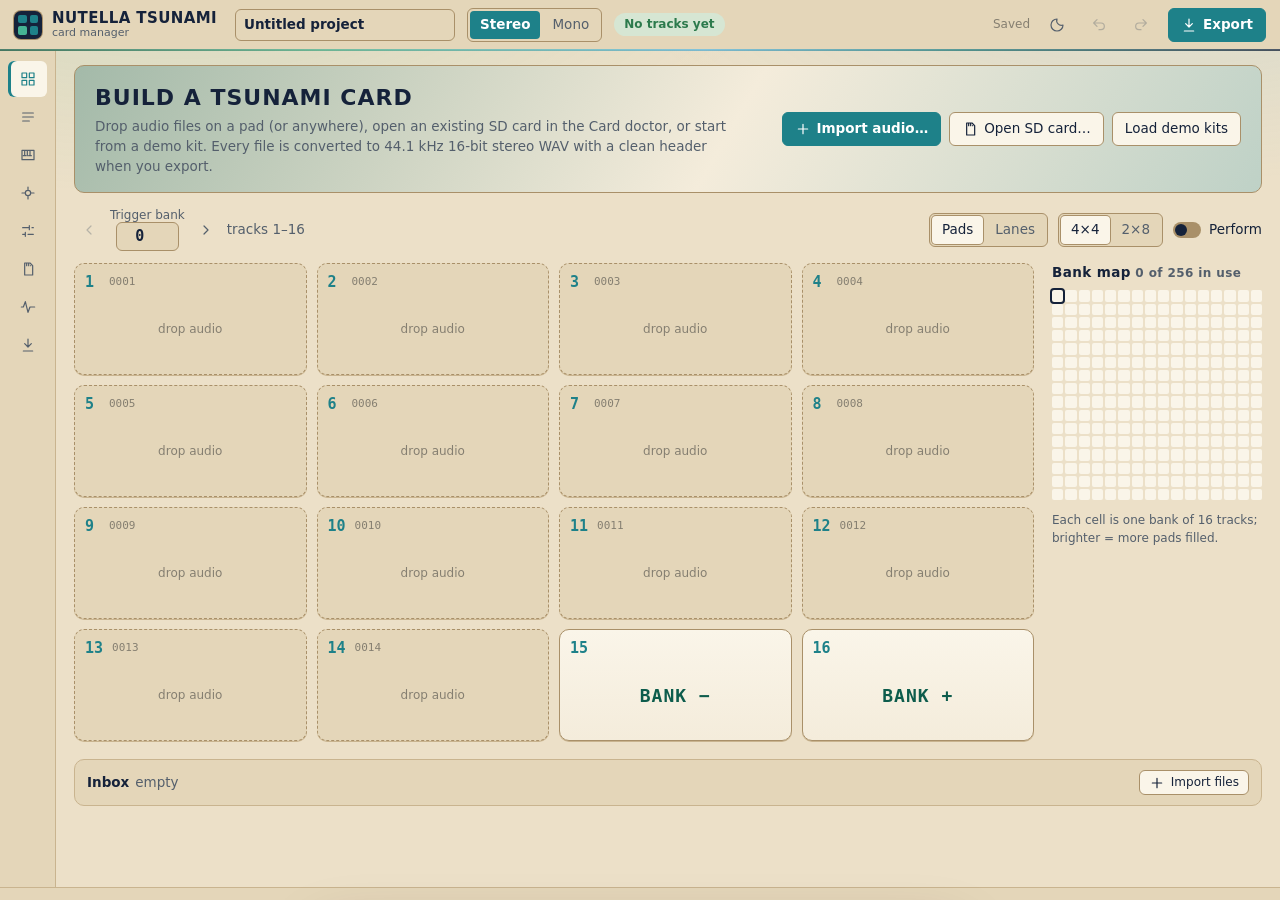
==== app/index.html @ 8c69ea99 "Nutella Tsunami Manager: browser-based SD card manager for Robertsonics Tsunami Prepares, validates " ====
<!doctype html>
<html lang="en">
<head>
  <meta charset="utf-8">
  <meta name="viewport" content="width=device-width, initial-scale=1">
  <title>Nutella Tsunami Manager</title>
  <meta name="description" content="Prepare, validate and write SD cards for the Robertsonics Tsunami and Tesseract Nutella Tsunami.">
  <link rel="icon" href="data:image/svg+xml,%3Csvg xmlns='http://www.w3.org/2000/svg' viewBox='0 0 32 32'%3E%3Crect width='32' height='32' rx='7' fill='%230e2546'/%3E%3Crect x='6' y='6' width='9' height='9' rx='2' fill='%235bbbe8'/%3E%3Crect x='17' y='6' width='9' height='9' rx='2' fill='%231e8189'/%3E%3Crect x='6' y='17' width='9' height='9' rx='2' fill='%2345b394'/%3E%3Crect x='17' y='17' width='9' height='9' rx='2' fill='%230d5c4c'/%3E%3C/svg%3E">
  <script>
    try {
      const t = localStorage.getItem('ntm-theme') || (matchMedia('(prefers-color-scheme: light)').matches ? 'parchment' : 'night');
      document.documentElement.dataset.theme = t;
    } catch { document.documentElement.dataset.theme = 'night'; }
  </script>
  <link rel="stylesheet" href="css/app.css">
</head>
<body>
  <div id="banner" class="banner" hidden></div>
  <header id="header" class="header"></header>
  <div class="body">
    <div id="nav" class="nav"></div>
    <main id="main" class="main"></main>
    <aside id="inspector" class="inspector" aria-label="Track inspector"></aside>
  </div>
  <footer class="status">
    <div id="job" class="job" hidden></div>
  </footer>
  <div id="toasts" class="toasts" aria-live="polite"></div>
  <noscript>This app needs JavaScript.</noscript>
  <script type="module" src="js/main.js"></script>
</body>
</html>
---- app/css/app.css ----
/* Nutella Tsunami Manager — warm "hazelnut" dark theme */

/* Palette from the mood board: Deep Emerald 3435C, Verdigris 367U, Turquoise 3125C,
   Cosmic Teal 327U, Night Blue 289U, Moss Green 361U, Desert Sand. */
:root, :root[data-theme="night"] {
  --emerald: #0d5c4c; --verdigris: #45b394; --turquoise: #5bbbe8; --teal: #1e8189;
  --night: #0e2546; --moss: #5a8a45; --sand: #e2b878; --scarab: #8a6a44;
  --bg: #071428;
  --bg-2: #0b1c36;
  --panel: #0f2443;
  --panel-2: #142d51;
  --line: #1f3b62;
  --line-2: #2b4f7b;
  --text: #e4f0ec;
  --muted: #98b1bd;
  --faint: #627d92;
  --accent: var(--turquoise);
  --accent-ink: #04172b;
  --accent-2: #52d1a8;
  --ok: #6fd39c;
  --warn: var(--sand);
  --bad: #ff7d6e;
  --wave: var(--turquoise);
  --wave-dim: #1d4567;
  --wave-bg: #06111f;
  --ok-bg: #0f3a33; --warn-bg: #3a3220; --bad-bg: #3d1f26; --bad-ink: #ffb9ae;
  --pos-bg: #103a3f; --loop-bg: #0d4438; --out-bg: #18375e; --type-bg: #2a2d55; --type-ink: #b9b5f5;
  --row-line: #16304f; --row-hover: #0f2747; --row-sel: #173d5f; --row-multi: #12304f;
  --code-bg: #05101e; --code-ink: #cfe6e0;
  --key-white: #12294a; --key-black: #081629; --key-has: #134a56; --key-black-has: #0f3b46; --key-has-line: #2a8790;
  --drop-bg: #0f3a44; --hit-bg: #1d5a6a;
  --batch-bg: #0e3240; --batch-line: #1f6070;
  --banner-bg: #2c2a1a; --logo-bg: #0a1d33;
  --scrim: rgba(2, 8, 18, .62); --shadow: rgba(0, 0, 0, .5);
  --sky: radial-gradient(1200px 420px at 12% -10%, rgba(13, 92, 76, .38), transparent 60%),
         radial-gradient(900px 380px at 88% -15%, rgba(30, 129, 137, .30), transparent 60%),
         radial-gradient(700px 300px at 55% 0%, rgba(91, 187, 232, .10), transparent 70%);
  --aurora: linear-gradient(90deg, #0d5c4c, #45b394 25%, #5bbbe8 55%, #1e8189 75%, #0e2546);
  --radius: 10px;
  --radius-s: 6px;
  --mono: ui-monospace, "SF Mono", "JetBrains Mono", Menlo, Consolas, monospace;
  --sans: system-ui, -apple-system, "Segoe UI", Inter, Roboto, sans-serif;
  --display: "Avenir Next Condensed", "Futura", "Arial Narrow", system-ui, sans-serif;
  color-scheme: dark;
}
/* Parchment & ink, like the mood board's sheet. */
:root[data-theme="parchment"] {
  --bg: #ece0c8;
  --bg-2: #e4d6b9;
  --panel: #f4ecdb;
  --panel-2: #faf5e9;
  --line: #c9b48f;
  --line-2: #a99069;
  --text: #15223a;
  --muted: #545f6c;
  --faint: #857f71;
  --accent: var(--teal);
  --accent-ink: #ffffff;
  --accent-2: var(--emerald);
  --ok: #2c7a4c;
  --warn: #9b6a14;
  --bad: #b23c2c;
  --wave: var(--teal);
  --wave-dim: #b9c6bb;
  --wave-bg: #efe5d0;
  --ok-bg: #d6e6d3; --warn-bg: #efdcb2; --bad-bg: #f2d2c8; --bad-ink: #8c2414;
  --pos-bg: #d3e4df; --loop-bg: #cfe5d9; --out-bg: #d6e1ec; --type-bg: #e1dcef; --type-ink: #4b3f8a;
  --row-line: #dccdb0; --row-hover: #efe5d1; --row-sel: #dfe9e2; --row-multi: #e6ece3;
  --code-bg: #fbf7ee; --code-ink: #1b2a3f;
  --key-white: #faf5e9; --key-black: #d9cbac; --key-has: #cfe3dc; --key-black-has: #bcd6cc; --key-has-line: var(--teal);
  --drop-bg: #d3e8e6; --hit-bg: #bfe0e2;
  --batch-bg: #dcebe6; --batch-line: #8fbcb3;
  --banner-bg: #efdcb2; --logo-bg: #15223a;
  --scrim: rgba(40, 30, 15, .35); --shadow: rgba(60, 40, 10, .25);
  --sky: radial-gradient(1000px 380px at 10% -10%, rgba(69, 179, 148, .14), transparent 60%),
         radial-gradient(900px 360px at 90% -10%, rgba(91, 187, 232, .14), transparent 60%);
  color-scheme: light;
}

* { box-sizing: border-box; }
html, body { height: 100%; margin: 0; }
body {
  background: var(--bg);
  color: var(--text);
  font: 13.5px/1.45 var(--sans);
  display: grid;
  grid-template-rows: auto auto 1fr auto;
  overflow: hidden;
}
button, input, select, textarea { font: inherit; color: inherit; }
code, pre, .mono { font-family: var(--mono); }
.muted { color: var(--muted); }
.small { font-size: 12px; }
.warn { color: var(--warn); }
.bad { color: var(--bad); }
.error { color: var(--bad); }
.info { color: var(--muted); }
.spacer { flex: 1; }
.r { text-align: right; }
kbd { font: 11px var(--mono); background: var(--panel-2); border: 1px solid var(--line-2); border-bottom-width: 2px; border-radius: 4px; padding: 0 5px; margin: 0 2px; }
ul.plain { list-style: none; padding: 0; margin: 6px 0; }
ul.plain li { padding: 2px 0; }
ul.scroll { max-height: 200px; overflow: auto; font: 12px var(--mono); background: var(--bg-2); border-radius: var(--radius-s); padding: 6px 10px; }
.icon { width: 16px; height: 16px; fill: none; stroke: currentColor; stroke-width: 1.8; stroke-linecap: round; stroke-linejoin: round; flex: none; }

.banner { grid-row: 1; background: var(--banner-bg); color: var(--warn); padding: 6px 16px; font-size: 12.5px; border-bottom: 1px solid var(--line); }

/* ---------- header ---------- */
.header {
  grid-row: 2;
  position: relative;
  display: flex; align-items: center; gap: 12px;
  padding: 8px 14px; background: var(--bg-2); border-bottom: 1px solid var(--line);
  min-width: 0;
}
.brand { display: flex; align-items: center; gap: 10px; margin-right: 6px; }
.logo { width: 28px; height: 28px; display: grid; grid-template-columns: 1fr 1fr; gap: 3px; padding: 4px; background: var(--logo-bg); border-radius: 7px; box-shadow: 0 0 0 1px var(--line-2); }
.logo span { border-radius: 2px; background: var(--emerald); }
.logo span:nth-child(2) { background: var(--teal); }
.logo span:nth-child(3) { background: var(--verdigris); }
.logo span:nth-child(1), .logo span:nth-child(4) { background: var(--accent); }
.brand-name { font-weight: 700; letter-spacing: .2px; line-height: 1.1; }
.brand-sub { font-size: 11px; color: var(--muted); line-height: 1.1; }
.proj-name { background: transparent; border: 1px solid transparent; border-radius: var(--radius-s); padding: 5px 8px; font-weight: 600; min-width: 80px; width: 220px; }
.proj-name:hover { border-color: var(--line); }
.proj-name:focus { border-color: var(--accent); outline: none; background: var(--panel); }
.chip-info { font-size: 12px; color: var(--muted); white-space: nowrap; }
.chip-issues { border: 0; border-radius: 99px; padding: 3px 10px; font-size: 12px; font-weight: 600; cursor: pointer; white-space: nowrap; }
.chip-issues.ok { background: var(--ok-bg); color: var(--ok); }
.chip-issues.warn { background: var(--warn-bg); color: var(--warn); }
.chip-issues.bad { background: var(--bad-bg); color: var(--bad); }
.save-state { font-size: 12px; color: var(--faint); }
.save-state.error { color: var(--bad); }

/* ---------- layout ---------- */
.body { grid-row: 3; display: grid; grid-template-columns: 172px 1fr 0; min-height: 0; }
body.has-selection .body { grid-template-columns: 172px 1fr minmax(340px, 400px); }
.nav { border-right: 1px solid var(--line); background: var(--bg-2); padding: 10px 8px; overflow: auto; }
.nav nav { display: flex; flex-direction: column; gap: 2px; }
.nav-item {
  display: flex; align-items: center; gap: 10px; width: 100%;
  border: 0; background: transparent; color: var(--muted); text-align: left;
  padding: 8px 10px; border-radius: var(--radius-s); cursor: pointer;
}
.nav-item:hover { background: var(--panel); color: var(--text); }
.nav-item.on { background: var(--panel-2); color: var(--text); box-shadow: inset 3px 0 0 var(--accent); }
.nav-item.on .icon { color: var(--accent); }
.nav-label { flex: 1; }
.nav-count { font-size: 11px; background: var(--line); color: var(--text); padding: 0 6px; border-radius: 99px; }
.nav-count.bad { background: var(--bad); color: var(--accent-ink); }
.main { overflow: auto; min-width: 0; }
.inspector { overflow: auto; border-left: 1px solid var(--line); background: var(--bg-2); min-width: 0; }
body:not(.has-selection) .inspector { display: none; }

.status { grid-row: 4; display: flex; align-items: center; gap: 12px; padding: 0 14px; background: var(--bg-2); border-top: 1px solid var(--line); min-height: 6px; }
.job { display: flex; align-items: center; gap: 10px; padding: 6px 0; width: 100%; font-size: 12px; }
.job .bar { flex: 0 0 240px; height: 6px; background: var(--line); border-radius: 99px; overflow: hidden; }
.job .bar > div { height: 100%; background: var(--accent); transition: width .15s; }
.job-sub { color: var(--muted); overflow: hidden; text-overflow: ellipsis; white-space: nowrap; flex: 1; }

/* ---------- controls ---------- */
.btn {
  display: inline-flex; align-items: center; gap: 6px;
  background: var(--panel-2); border: 1px solid var(--line-2); color: var(--text);
  padding: 6px 12px; border-radius: var(--radius-s); cursor: pointer; white-space: nowrap;
}
.btn:hover:not(:disabled) { border-color: var(--muted); }
.btn:disabled { opacity: .45; cursor: default; }
.btn.primary { background: var(--accent); border-color: var(--accent); color: var(--accent-ink); font-weight: 600; }
.btn.primary:hover:not(:disabled) { filter: brightness(1.08); }
.btn.danger { color: var(--bad); }
.btn.danger:hover:not(:disabled) { border-color: var(--bad); }
.btn.tiny { padding: 3px 9px; font-size: 12px; }
.btn.big { padding: 10px 18px; font-size: 14px; }
select.tiny { padding: 3px 6px; font-size: 12px; }
.icon-btn { display: inline-grid; place-items: center; width: 30px; height: 30px; border-radius: var(--radius-s); border: 1px solid transparent; background: transparent; color: var(--muted); cursor: pointer; }
.icon-btn:hover:not(:disabled) { background: var(--panel-2); color: var(--text); }
.icon-btn:disabled { opacity: .35; cursor: default; }
.linkish { background: none; border: 0; color: var(--accent); cursor: pointer; padding: 0 4px; font-size: 12px; }
.linkish:hover { text-decoration: underline; }

input[type=text], input:not([type]), input[type=number], input[type=search], select, textarea {
  background: var(--bg-2); border: 1px solid var(--line-2); border-radius: var(--radius-s); padding: 5px 8px; min-width: 0;
}
input:focus, select:focus, textarea:focus { outline: none; border-color: var(--accent); }
input.num { width: 6em; font-family: var(--mono); }
textarea { width: 100%; resize: vertical; }
:focus-visible { outline: 2px solid var(--accent); outline-offset: 1px; }

.field { display: flex; flex-direction: column; gap: 4px; min-width: 0; }
.field-label { font-size: 11.5px; color: var(--muted); text-transform: uppercase; letter-spacing: .4px; }
.field-hint { font-size: 11.5px; color: var(--faint); }
.row { display: flex; gap: 10px; align-items: flex-end; flex-wrap: wrap; }
.row.tight { gap: 6px; align-items: center; }
.row.wrap { flex-wrap: wrap; }
.toggles { display: flex; flex-wrap: wrap; gap: 6px 16px; }
.toggles.col { flex-direction: column; }

.toggle { display: inline-flex; align-items: center; gap: 8px; cursor: pointer; user-select: none; }
.toggle input { position: absolute; opacity: 0; pointer-events: none; }
.toggle .knob { width: 28px; height: 16px; border-radius: 99px; background: var(--line-2); position: relative; transition: background .15s; flex: none; }
.toggle .knob::after { content: ""; position: absolute; top: 2px; left: 2px; width: 12px; height: 12px; border-radius: 50%; background: var(--text); transition: transform .15s; }
.toggle input:checked + .knob { background: var(--accent); }
.toggle input:checked + .knob::after { transform: translateX(12px); background: var(--accent-ink); }
.toggle input:focus-visible + .knob { outline: 2px solid var(--accent); outline-offset: 2px; }
.toggle.disabled { opacity: .45; cursor: default; }

.seg { display: inline-flex; background: var(--bg-2); border: 1px solid var(--line-2); border-radius: var(--radius-s); padding: 2px; gap: 2px; }
.seg button { background: transparent; border: 0; padding: 4px 10px; border-radius: 4px; color: var(--muted); cursor: pointer; white-space: nowrap; }
.seg button:hover { color: var(--text); }
.seg button.on { background: var(--panel-2); color: var(--text); box-shadow: 0 0 0 1px var(--line-2); }
.seg.disabled { opacity: .45; pointer-events: none; }
.mode-seg button.on { background: var(--accent); color: var(--accent-ink); font-weight: 600; box-shadow: none; }

.slider { display: flex; align-items: center; gap: 10px; }
.slider input { flex: 1; accent-color: var(--accent); min-width: 80px; }
.slider output { font: 12px var(--mono); min-width: 64px; text-align: right; color: var(--muted); }

.badge { display: inline-block; font: 600 10px/1.6 var(--mono); padding: 0 5px; border-radius: 4px; background: var(--line); color: var(--text); letter-spacing: .3px; white-space: nowrap; }
.badge.pos { background: var(--pos-bg); color: var(--accent-2); }
.badge.loop { background: var(--loop-bg); color: var(--accent-2); }
.badge.out { background: var(--out-bg); color: var(--accent); }
.badge.type { background: var(--type-bg); color: var(--type-ink); }
.badge.warn { background: var(--warn-bg); color: var(--warn); }
.badge.muted { background: transparent; color: var(--faint); border: 1px solid var(--line); }

.sev-dot { display: inline-grid; place-items: center; }
.sev-dot .icon { width: 14px; height: 14px; }
.sev-dot.error { color: var(--bad); }
.sev-dot.warn { color: var(--warn); }
.sev-dot.info { color: var(--muted); }
.sev-dot.ok { color: var(--ok); font-weight: 700; }

/* ---------- views ---------- */
.view { padding: 14px 18px 40px; min-width: 0; }
.toolbar { display: flex; align-items: center; gap: 10px; flex-wrap: wrap; margin-bottom: 12px; }
.bank-nav { display: flex; align-items: center; gap: 6px; }
.bank-label { display: flex; flex-direction: column; align-items: center; line-height: 1.1; }
.bank-input { width: 4.2em !important; text-align: center; font-size: 15px; font-weight: 700; padding: 2px 4px; }
.empty-state { color: var(--muted); padding: 20px; }
.empty-state h3 { color: var(--text); margin: 0 0 8px; }
.empty-state.big { max-width: 560px; margin: 60px auto; text-align: center; }
.empty-state.big .btn { margin-top: 12px; }
.side-title { font-weight: 600; margin-bottom: 8px; }

/* pads */
.pads-main { display: grid; grid-template-columns: 1fr 210px; gap: 18px; align-items: start; }
.pad-grid { display: grid; gap: 10px; }
.pad-grid.l4x4 { grid-template-columns: repeat(4, minmax(0, 1fr)); }
.pad-grid.l2x8 { grid-template-columns: repeat(8, minmax(0, 1fr)); }
.pad {
  position: relative; min-height: 112px; padding: 9px 10px; border-radius: var(--radius);
  background: linear-gradient(180deg, var(--panel-2), var(--panel));
  border: 1px solid var(--line); cursor: pointer; user-select: none;
  display: flex; flex-direction: column; gap: 4px; overflow: hidden;
  transition: border-color .1s, box-shadow .1s, transform .05s;
}
.pad-grid.l2x8 .pad { min-height: 104px; padding: 8px; }
.pad:hover { border-color: var(--line-2); }
.pad.selected { border-color: var(--accent); box-shadow: 0 0 0 1px var(--accent) inset; }
.pad.empty { background: var(--bg-2); border-style: dashed; }
.pad.func { background: repeating-linear-gradient(135deg, var(--panel), var(--panel) 8px, var(--bg-2) 8px, var(--bg-2) 16px); }
.pad.drop { border-color: var(--accent-2); box-shadow: 0 0 0 2px var(--accent-2) inset; }
.pad.active { border-color: var(--accent); box-shadow: 0 0 18px -4px var(--accent), 0 0 0 1px var(--accent) inset; }
.pad.flash-hit { animation: hit .16s ease-out; }
.pad.flash-empty { animation: nope .25s; }
.pad.flash-busy { animation: nope .25s; }
@keyframes hit { from { transform: scale(.97); background: var(--hit-bg); } to { transform: none; } }
@keyframes nope { 0%, 100% { transform: none; } 30% { transform: translateX(-3px); } 60% { transform: translateX(3px); } }
.pad.sev-error { border-color: var(--bad); }
.pad-top { display: flex; align-items: center; gap: 6px; }
.pad-trig { font: 700 15px var(--mono); color: var(--accent); min-width: 18px; }
.pad-trig small { font-size: 10px; color: var(--faint); margin-left: 3px; }
.pad-tnum { font: 11px var(--mono); color: var(--faint); }
.pad-badges { margin-left: auto; display: flex; gap: 3px; flex-wrap: wrap; justify-content: flex-end; }
.pad-name { font-weight: 600; font-size: 13px; line-height: 1.25; overflow: hidden; display: -webkit-box; -webkit-line-clamp: 2; -webkit-box-orient: vertical; word-break: break-word; }
.pad .thumb { width: 100% !important; margin-top: auto; opacity: .9; }
.pad-foot { display: flex; align-items: center; justify-content: space-between; font: 11px var(--mono); color: var(--muted); }
.pad-empty { margin: auto; color: var(--faint); font-size: 12px; }
.pad-func { margin: auto 0; text-align: center; }
.pad-func-name { font: 700 18px var(--mono); color: var(--accent-2); letter-spacing: 1px; }
.pad-func-range { font: 12px var(--mono); color: var(--muted); }
.pad-func-range span { color: var(--faint); }
.perf-info { display: flex; gap: 16px; font: 12px var(--mono); margin: -4px 0 10px; color: var(--accent-2); flex-wrap: wrap; }

.bank-side { position: sticky; top: 0; }
.bankmap { display: grid; grid-template-columns: repeat(16, 1fr); gap: 2px; margin-bottom: 8px; }
.bm { aspect-ratio: 1; border: 0; padding: 0; border-radius: 2px; background: var(--panel-2); cursor: pointer; }
.bm.used { background: color-mix(in srgb, var(--accent-2) calc(var(--fill) * 100%), var(--panel-2)); }
.bm.on { outline: 2px solid var(--text); outline-offset: 0; z-index: 1; }
.bm:hover { outline: 1px solid var(--muted); }

.inbox-strip { margin-top: 18px; border: 1px solid var(--line); border-radius: var(--radius); padding: 10px 12px; background: var(--bg-2); }
.inbox-head { display: flex; align-items: center; gap: 6px; }
.inbox-head .btn { margin-left: auto; }
.chips { display: flex; flex-wrap: wrap; gap: 6px; margin-top: 8px; max-height: 120px; overflow: auto; }
.chip { border: 1px solid var(--line-2); background: var(--panel); padding: 3px 9px; border-radius: 99px; font-size: 12px; cursor: grab; }
.chip.on { border-color: var(--accent); }

.lanes-wrap { overflow: auto; }
table.lanes { border-collapse: separate; border-spacing: 2px; font-size: 12px; }
table.lanes th { font: 600 11px var(--mono); color: var(--muted); padding: 2px 4px; position: sticky; top: 0; background: var(--bg); }
table.lanes th.on button { color: var(--text); text-decoration: underline; }
table.lanes tbody th { left: 0; z-index: 1; color: var(--accent); }
table.lanes td { background: var(--bg-2); border-radius: 4px; padding: 4px 6px; min-width: 92px; max-width: 120px; white-space: nowrap; overflow: hidden; text-overflow: ellipsis; cursor: pointer; }
table.lanes td.has { background: var(--panel-2); }
table.lanes td.on { box-shadow: 0 0 0 1px var(--accent) inset; }
table.lanes td.dim { opacity: .45; }
table.lanes td.drop { box-shadow: 0 0 0 2px var(--accent-2) inset; }
table.lanes td .muted { font: 10px var(--mono); color: var(--faint); }

/* tracks table */
.search { width: 280px; }
.batch { display: flex; align-items: center; gap: 6px; flex-wrap: wrap; padding: 8px 10px; background: var(--batch-bg); border: 1px solid var(--batch-line); border-radius: var(--radius-s); margin-bottom: 10px; }
.batch strong { margin-right: 6px; color: var(--accent); }
.table-wrap { overflow: auto; border: 1px solid var(--line); border-radius: var(--radius); }
table.grid { border-collapse: collapse; width: 100%; font-size: 12.5px; }
table.grid th { position: sticky; top: 0; background: var(--panel); text-align: left; font-weight: 600; color: var(--muted); font-size: 11.5px; padding: 7px 8px; border-bottom: 1px solid var(--line); z-index: 1; white-space: nowrap; }
table.grid td { padding: 4px 8px; border-bottom: 1px solid var(--row-line); vertical-align: middle; }
table.grid tbody tr:hover { background: var(--row-hover); }
table.grid tr.sel { background: var(--row-sel) !important; }
table.grid tr.multi { background: var(--row-multi); }
table.grid tr.inbox td { color: var(--muted); }
.c-check { width: 28px; }
.c-num { width: 56px; }
.c-name { min-width: 180px; }
.c-src { max-width: 220px; overflow: hidden; text-overflow: ellipsis; white-space: nowrap; }
.cell-input { width: 100%; background: transparent !important; border-color: transparent !important; padding: 3px 4px !important; }
.cell-input:hover { border-color: var(--line-2) !important; }
.cell-input:focus { border-color: var(--accent) !important; background: var(--bg) !important; }
.foot-hint { margin-top: 8px; }
td.bad { color: var(--bad); }

/* midi */
.midi-banks { display: flex; flex-wrap: wrap; gap: 2px; max-width: 520px; }
.mb { width: 24px; height: 22px; border: 0; border-radius: 3px; background: var(--panel); color: var(--faint); font: 10px var(--mono); cursor: pointer; }
.mb.used { background: var(--key-has); color: var(--text); }
.mb.on { outline: 2px solid var(--accent); }
.mgrid { display: flex; flex-direction: column; gap: 3px; margin-top: 10px; }
.mrow { display: grid; grid-template-columns: 44px repeat(12, minmax(0, 1fr)); gap: 3px; }
.moct { font: 11px var(--mono); color: var(--faint); align-self: center; }
.mcell { background: var(--key-white); border: 1px solid var(--line); border-radius: 5px; padding: 3px 5px; min-height: 46px; cursor: pointer; overflow: hidden; position: relative; }
.mcell.black { background: var(--key-black); }
.mcell.has { border-color: var(--key-has-line); background: var(--key-has); }
.mcell.black.has { background: var(--key-black-has); }
.mcell.on { border-color: var(--accent); box-shadow: 0 0 0 1px var(--accent) inset; }
.mcell.void { opacity: .2; pointer-events: none; }
.mcell.drop { box-shadow: 0 0 0 2px var(--accent-2) inset; }
.mnote { font: 600 10.5px var(--mono); color: var(--muted); display: flex; justify-content: space-between; }
.mnote span { color: var(--faint); font-weight: 400; }
.mname { font-size: 11.5px; white-space: nowrap; overflow: hidden; text-overflow: ellipsis; }
.mnum { font: 10px var(--mono); color: var(--faint); }
.mflags { position: absolute; right: 3px; bottom: 2px; }

/* triggers */
.triggers-main { display: grid; grid-template-columns: 1fr 330px; gap: 18px; align-items: start; }
.tcards { display: grid; grid-template-columns: repeat(auto-fill, minmax(310px, 1fr)); gap: 12px; }
.tcard { background: var(--panel); border: 1px solid var(--line); border-radius: var(--radius); padding: 12px; display: flex; flex-direction: column; gap: 8px; }
.tcard.default { background: var(--bg-2); }
.tcard.focus { border-color: var(--accent); box-shadow: 0 0 0 2px var(--accent); }
.tcard-head { display: flex; align-items: center; gap: 8px; }
.tcard-head select { flex: 1; font-weight: 600; }
.tnum { font: 700 18px var(--mono); color: var(--accent); width: 28px; text-align: center; }
.tcard-help { margin: 0; font-size: 12px; color: var(--muted); min-height: 2.6em; }
.tcard-body { display: flex; flex-direction: column; gap: 10px; }
.tcard-foot { display: flex; align-items: center; gap: 6px; border-top: 1px solid var(--line); padding-top: 8px; margin-top: auto; }
.tcard-foot code { font-size: 11px; white-space: nowrap; overflow: hidden; text-overflow: ellipsis; }
details.adv summary { cursor: pointer; color: var(--muted); font-size: 12px; }
details.adv[open] summary { margin-bottom: 6px; }
.ini-side { position: sticky; top: 0; display: flex; flex-direction: column; gap: 8px; }
pre.ini { background: var(--code-bg); border: 1px solid var(--line); border-radius: var(--radius-s); padding: 10px; margin: 0; font-size: 11.5px; line-height: 1.5; max-height: 60vh; overflow: auto; white-space: pre; color: var(--code-ink); }
.copy-grid { display: grid; grid-template-columns: repeat(4, 1fr); gap: 8px; }

/* panels (settings/export/live) */
.panels { display: grid; grid-template-columns: repeat(auto-fill, minmax(360px, 1fr)); gap: 14px; align-items: start; }
.panels.two { grid-template-columns: repeat(auto-fill, minmax(420px, 1fr)); }
.panel { background: var(--panel); border: 1px solid var(--line); border-radius: var(--radius); padding: 14px 16px; display: flex; flex-direction: column; gap: 12px; }
.panel h3 { margin: 0; font-size: 15px; }
.panel > p.muted { margin: -6px 0 0; }
.panel ol { margin: 4px 0; padding-left: 20px; }
.outs { display: grid; grid-template-columns: 1fr 1fr; gap: 8px 16px; }
.examples { display: flex; flex-direction: column; gap: 4px; }
.examples code, code.filename { background: var(--code-bg); padding: 4px 8px; border-radius: 4px; font-size: 12px; word-break: break-all; }

.export-grid { display: grid; grid-template-columns: 1.2fr 1fr; gap: 14px; align-items: start; }
.card-summary { display: grid; grid-template-columns: repeat(auto-fill, minmax(120px, 1fr)); gap: 8px; }
.sum-tile { background: var(--bg-2); border: 1px solid var(--line); border-radius: var(--radius-s); padding: 8px 10px; }
.sum-v { font: 700 20px var(--mono); }
.sum-l { font-size: 11.5px; color: var(--muted); }
.sum-tile.ok .sum-v { color: var(--ok); }
.sum-tile.warn .sum-v { color: var(--warn); }
.sum-tile.bad .sum-v { color: var(--bad); }
.verdict { padding: 10px 12px; border-radius: var(--radius-s); font-weight: 600; }
.verdict.ok { background: var(--ok-bg); color: var(--ok); }
.verdict.bad { background: var(--bad-bg); color: var(--bad-ink); }
ul.issues { list-style: none; margin: 0; padding: 0; max-height: 50vh; overflow: auto; }
ul.issues li { display: flex; gap: 8px; align-items: flex-start; padding: 5px 0; border-bottom: 1px solid var(--row-line); font-size: 12.5px; color: var(--text); }
ul.issues li .sev-dot { margin-top: 2px; }
ul.issues li button { margin-left: auto; }
.export-actions { display: flex; gap: 10px; flex-wrap: wrap; align-items: center; }
.log { background: var(--code-bg); border: 1px solid var(--line); border-radius: var(--radius-s); padding: 8px 10px; font: 11.5px/1.55 var(--mono); max-height: 260px; overflow: auto; color: var(--code-ink); }

.card-view .card-summary { margin-bottom: 12px; }
.card-notes { margin: 10px 0; }
.card-notes summary { cursor: pointer; }
tr.sev-error td:first-child { box-shadow: inset 3px 0 0 var(--bad); }
tr.sev-warn td:first-child { box-shadow: inset 3px 0 0 var(--warn); }
.chunk { display: inline-block; background: var(--panel-2); border-radius: 3px; padding: 0 4px; margin-right: 3px; }
.chunk.bad { background: var(--bad-bg); color: var(--bad-ink); }

/* ---------- inspector ---------- */
.insp { padding: 12px 14px 40px; display: flex; flex-direction: column; gap: 10px; }
.insp.empty { padding: 20px; }
.insp-head { display: flex; align-items: flex-end; gap: 8px; }
.insp-num { display: flex; flex-direction: column; gap: 2px; }
.insp-num input { font-size: 15px; font-weight: 700; }
.insp-name { flex: 1; font-size: 15px; font-weight: 600; }
.insp-pos { display: flex; gap: 6px; flex-wrap: wrap; }
.wave-host { min-height: 150px; }
.wave-loading { height: 150px; display: grid; place-items: center; background: var(--wave-bg); border-radius: var(--radius-s); color: var(--muted); }
.wave-edit { position: relative; }
.wave-edit canvas { width: 100%; height: 150px; display: block; border-radius: var(--radius-s); background: var(--wave-bg); touch-action: none; }
.wave-tip { position: absolute; top: -22px; transform: translateX(-50%); font: 11px var(--mono); background: var(--text); color: var(--bg); padding: 1px 6px; border-radius: 4px; opacity: 0; pointer-events: none; white-space: nowrap; }
.wave-tip.on { opacity: 1; }
.transport { display: flex; gap: 10px; align-items: center; flex-wrap: wrap; }
.stats { display: grid; gap: 4px; background: var(--panel); border: 1px solid var(--line); border-radius: var(--radius-s); padding: 8px 10px; }
.stat { display: grid; grid-template-columns: 76px 1fr; font-size: 12px; column-gap: 8px; }
.stat-l { color: var(--muted); }
.stat-v { font-family: var(--mono); font-size: 11.5px; }
.stat-s { grid-column: 2; color: var(--faint); font-size: 11px; overflow: hidden; text-overflow: ellipsis; white-space: nowrap; }
.stat.bad .stat-s, .stat.bad .stat-v { color: var(--bad); }
details.sect { border-top: 1px solid var(--line); padding-top: 8px; }
details.sect summary { cursor: pointer; font-weight: 600; font-size: 12.5px; list-style: none; display: flex; align-items: center; gap: 6px; }
details.sect summary::before { content: "▸"; color: var(--muted); transition: transform .1s; }
details.sect[open] summary::before { transform: rotate(90deg); }
.sect-body { display: flex; flex-direction: column; gap: 10px; padding-top: 10px; }
.insp-actions { display: flex; flex-wrap: wrap; gap: 6px; border-top: 1px solid var(--line); padding-top: 12px; }

/* ---------- modal / toast / drop ---------- */
.modal-back { position: fixed; inset: 0; background: var(--scrim); display: grid; place-items: center; z-index: 100; padding: 16px; }
.modal { background: var(--panel); border: 1px solid var(--line-2); border-radius: 12px; width: min(480px, 100%); max-height: 90vh; overflow: auto; padding: 18px 20px; box-shadow: 0 20px 60px var(--shadow); }
.modal.wide { width: min(680px, 100%); }
.modal h2 { margin: 0 0 10px; font-size: 16px; }
.modal-body { display: flex; flex-direction: column; gap: 12px; }
.modal-body p { margin: 0; }
.modal-actions { display: flex; justify-content: flex-end; gap: 8px; margin-top: 18px; flex-wrap: wrap; }

.toasts { position: fixed; right: 16px; bottom: 40px; display: flex; flex-direction: column; gap: 8px; z-index: 200; max-width: 420px; }
.toast { background: var(--panel-2); border: 1px solid var(--line-2); border-left: 3px solid var(--muted); padding: 9px 12px; border-radius: var(--radius-s); box-shadow: 0 8px 24px var(--shadow); transition: opacity .3s, transform .3s; }
.toast.ok { border-left-color: var(--ok); }
.toast.warn { border-left-color: var(--warn); }
.toast.error { border-left-color: var(--bad); }
.toast.out { opacity: 0; transform: translateY(6px); }

.dropbar { position: fixed; left: 50%; bottom: 24px; transform: translate(-50%, 140%); display: flex; gap: 10px; align-items: stretch; background: var(--panel); border: 1px solid var(--accent); border-radius: 14px; padding: 10px; box-shadow: 0 20px 60px var(--shadow); z-index: 150; transition: transform .15s; pointer-events: none; }
body.dragging .dropbar { transform: translate(-50%, 0); pointer-events: auto; }
.dz { display: flex; flex-direction: column; padding: 12px 18px; border: 1px dashed var(--line-2); border-radius: 10px; min-width: 150px; }
.dz span { font-size: 11.5px; color: var(--muted); }
.dz.on { border-color: var(--accent); background: var(--drop-bg); }
.dz-hint { align-self: center; font-size: 11.5px; color: var(--muted); max-width: 120px; }

/* ---------- responsive ---------- */
@media (max-width: 1280px) {
  body.has-selection .body { grid-template-columns: 56px 1fr minmax(320px, 380px); }
  .nav-label, .nav-count { display: none; }
  .nav-item { justify-content: center; padding: 10px 0; }
  .body { grid-template-columns: 56px 1fr 0; }
  .chip-info { display: none; }
}
@media (max-width: 1000px) {
  .pads-main, .triggers-main, .export-grid { grid-template-columns: 1fr; }
  .bank-side, .ini-side { position: static; }
  .bankmap { max-width: 420px; }
  .pad-grid.l2x8 { grid-template-columns: repeat(4, minmax(0, 1fr)); }
  body.has-selection .body { grid-template-columns: 56px 1fr; }
  body.has-selection .inspector { position: fixed; right: 0; top: 0; bottom: 0; width: min(400px, 92vw); z-index: 50; box-shadow: -20px 0 40px var(--shadow); }
  .brand-sub, .proj-name { display: none; }
}
@media (max-width: 640px) {
  .header { flex-wrap: wrap; }
  .pad-grid.l4x4, .pad-grid.l2x8 { grid-template-columns: repeat(2, minmax(0, 1fr)); }
  .panels, .panels.two { grid-template-columns: 1fr; }
  .view { padding: 12px 16px 40px; }
  .dropbar { flex-direction: column; }
}

.welcome { display: flex; gap: 20px; align-items: center; justify-content: space-between; flex-wrap: wrap; background: linear-gradient(120deg, color-mix(in srgb, var(--emerald) 35%, var(--panel)), var(--panel) 55%, color-mix(in srgb, var(--teal) 25%, var(--panel))); border: 1px solid var(--line-2); border-radius: var(--radius); padding: 16px 20px; margin-bottom: 16px; }
.welcome h2 { margin: 0 0 4px; font-size: 18px; }
.welcome p { margin: 0; color: var(--muted); max-width: 640px; }
.welcome-actions { display: flex; gap: 8px; flex-wrap: wrap; }

/* trigger overview tiles */
.ttiles { display: grid; grid-template-columns: repeat(8, minmax(0, 1fr)); gap: 6px; margin-bottom: 14px; }
.ttile { display: grid; grid-template-columns: auto 1fr; grid-template-rows: auto auto auto; column-gap: 8px; text-align: left; padding: 7px 9px; border-radius: var(--radius-s); background: var(--bg-2); border: 1px solid var(--line); cursor: pointer; min-height: 62px; }
.ttile:hover { border-color: var(--line-2); }
.ttile.custom { background: var(--panel); }
.ttile.on { border-color: var(--accent); box-shadow: 0 0 0 1px var(--accent) inset; }
.tt-num { grid-row: 1 / 4; font: 700 18px var(--mono); color: var(--accent); align-self: center; }
.tt-func { font: 700 12px var(--mono); letter-spacing: .5px; }
.ttile.ctl .tt-func { color: var(--accent-2); }
.tt-detail { font: 11px var(--mono); color: var(--muted); }
.tt-flags { font: 10px var(--mono); color: var(--type-ink); min-height: 1em; }
.tedit { display: flex; flex-direction: column; gap: 8px; }
.tedit-nav { display: flex; align-items: center; gap: 6px; }
.tedit .tcard { padding: 16px 18px; }
table.grid td.r.mono { white-space: nowrap; }
@media (max-width: 1000px) { .ttiles { grid-template-columns: repeat(4, minmax(0, 1fr)); } }
.pad-trig small:not(:empty) { font: 600 9.5px var(--mono); color: var(--muted); border: 1px solid var(--line-2); border-radius: 3px; padding: 0 3px; margin-left: 5px; vertical-align: 2px; }

/* ---------- mood-board touches ---------- */
.header::after { content: ""; position: absolute; left: 0; right: 0; bottom: -1px; height: 2px; background: var(--aurora); opacity: .9; }
.main { background: var(--sky), var(--bg); background-attachment: local; }
.brand-name, .welcome h2, .panel h3, .side-title, .modal h2, .empty-state h3 { font-family: var(--display); letter-spacing: .4px; }
.brand-name { font-size: 15px; text-transform: uppercase; }
.welcome h2 { font-size: 22px; text-transform: uppercase; letter-spacing: 1px; }
.panel h3 { font-size: 16px; text-transform: uppercase; letter-spacing: .8px; }
.pad.active { border-color: var(--accent-2); box-shadow: 0 0 22px -4px var(--accent-2), 0 0 0 1px var(--accent-2) inset; }
.pad-func-name { color: var(--accent-2); }
:root[data-theme="parchment"] .pad, :root[data-theme="parchment"] .panel, :root[data-theme="parchment"] .tcard { box-shadow: 0 1px 0 var(--line); }
:root[data-theme="parchment"] .pad { background: linear-gradient(180deg, var(--panel-2), var(--panel)); border-color: var(--line-2); }
:root[data-theme="parchment"] .pad.empty { background: var(--bg-2); }
:root[data-theme="parchment"] .header::after { opacity: .7; }
.ch-conv { color: var(--accent-2); font-weight: 600; }
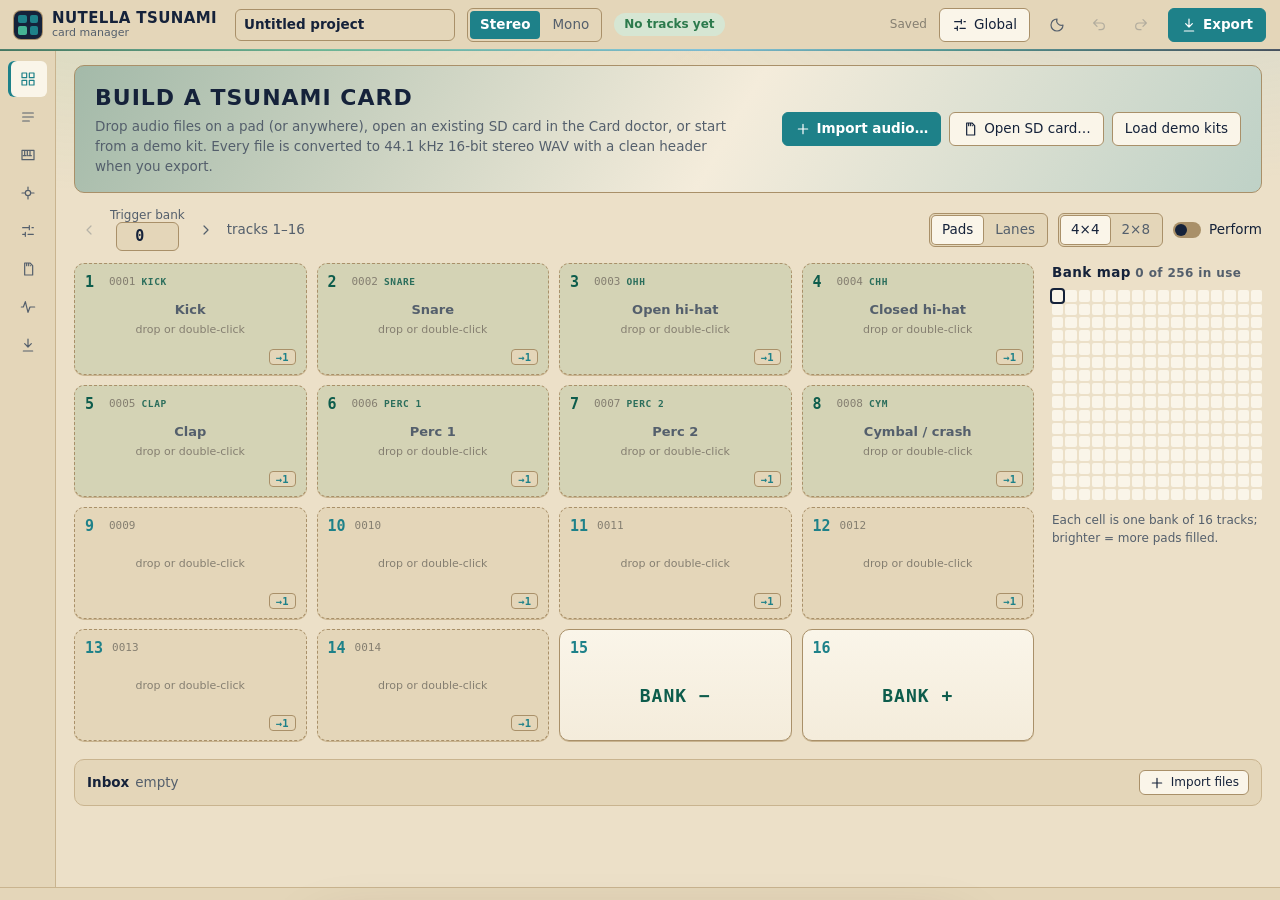
==== commit 33720456: "Smart kit pads, output assignment, pan, global drawer, click-to-audition - Pads 1-8 are kit pads (Ki" ====
--- a/app/index.html
+++ b/app/index.html
@@ -25,6 +25,7 @@
   <footer class="status">
     <div id="job" class="job" hidden></div>
   </footer>
+  <div id="global"></div>
   <div id="toasts" class="toasts" aria-live="polite"></div>
   <noscript>This app needs JavaScript.</noscript>
   <script type="module" src="js/main.js"></script>
--- a/app/css/app.css
+++ b/app/css/app.css
@@ -521,3 +521,47 @@
 :root[data-theme="parchment"] .pad.empty { background: var(--bg-2); }
 :root[data-theme="parchment"] .header::after { opacity: .7; }
 .ch-conv { color: var(--accent-2); font-weight: 600; }
+
+/* ---------- kit pads 1–8, pad controls ---------- */
+.pad.kit { background: linear-gradient(180deg, color-mix(in srgb, var(--emerald) 30%, var(--panel-2)), color-mix(in srgb, var(--emerald) 18%, var(--panel))); border-color: color-mix(in srgb, var(--verdigris) 35%, var(--line)); }
+.pad.kit.empty { background: color-mix(in srgb, var(--emerald) 14%, var(--bg-2)); }
+.pad.kit .pad-trig { color: var(--accent-2); }
+:root[data-theme="parchment"] .pad.kit { background: linear-gradient(180deg, color-mix(in srgb, var(--verdigris) 16%, var(--panel-2)), color-mix(in srgb, var(--verdigris) 10%, var(--panel))); }
+:root[data-theme="parchment"] .pad.kit.empty { background: color-mix(in srgb, var(--verdigris) 10%, var(--bg-2)); }
+.pad-slot { font: 600 9.5px var(--mono); letter-spacing: .6px; color: var(--accent-2); opacity: .85; }
+.pad-empty { display: flex; flex-direction: column; align-items: center; gap: 2px; text-align: center; }
+.pad-empty strong { color: var(--muted); font-size: 13px; }
+.pad-empty span { font-size: 11px; }
+.pad-foot { gap: 6px; }
+.pad-foot > span:first-child { flex: 1; }
+.pad-pan { color: var(--accent-2); }
+.pad-out { font: 600 10.5px var(--mono); padding: 1px 6px; border-radius: 4px; border: 1px solid var(--line-2); background: var(--bg-2); color: var(--accent); cursor: pointer; }
+.pad-out:hover { border-color: var(--accent); }
+
+/* output matrix */
+.omatrix-wrap { display: flex; flex-direction: column; gap: 6px; }
+table.omatrix { border-collapse: separate; border-spacing: 3px; }
+table.omatrix th { font: 600 11px var(--mono); color: var(--muted); text-align: center; padding: 0 2px; }
+table.omatrix th .linkish.on { color: var(--accent-2); text-decoration: underline; }
+table.omatrix tbody th { text-align: left; white-space: nowrap; }
+.om-n { display: inline-block; width: 20px; color: var(--accent); }
+.om-f { font-size: 10px; color: var(--faint); }
+table.omatrix tr.off .om-n { color: var(--faint); }
+.om-cell { width: 100%; min-width: 34px; height: 20px; border-radius: 4px; border: 1px solid var(--line-2); background: var(--bg-2); cursor: pointer; }
+.om-cell:hover { border-color: var(--accent); }
+.om-cell.on { background: var(--accent); border-color: var(--accent); box-shadow: 0 0 10px -3px var(--accent); }
+.om-na { display: block; text-align: center; color: var(--faint); }
+
+/* global drawer */
+.global-btn.on { border-color: var(--accent); color: var(--accent); }
+.gdrawer-back { position: fixed; inset: 0; background: var(--scrim); z-index: 90; display: flex; justify-content: flex-end; }
+.gdrawer { width: min(520px, 100vw); height: 100%; background: var(--bg-2); border-left: 1px solid var(--line-2); box-shadow: -20px 0 50px var(--shadow); display: flex; flex-direction: column; animation: slidein .16s ease-out; }
+@keyframes slidein { from { transform: translateX(30px); opacity: 0; } to { transform: none; opacity: 1; } }
+.gdrawer-head { display: flex; align-items: center; gap: 10px; padding: 12px 16px; border-bottom: 1px solid var(--line); position: relative; }
+.gdrawer-head::after { content: ""; position: absolute; left: 0; right: 0; bottom: -1px; height: 2px; background: var(--aurora); opacity: .8; }
+.gdrawer-head h2 { margin: 0; font: 600 18px var(--display); text-transform: uppercase; letter-spacing: 1px; }
+.gdrawer-body { overflow: auto; padding: 14px 16px 40px; display: flex; flex-direction: column; gap: 12px; }
+
+/* kit placement dialog */
+.kit-table select { width: 100%; }
+.kit-table td { padding: 5px 8px; }
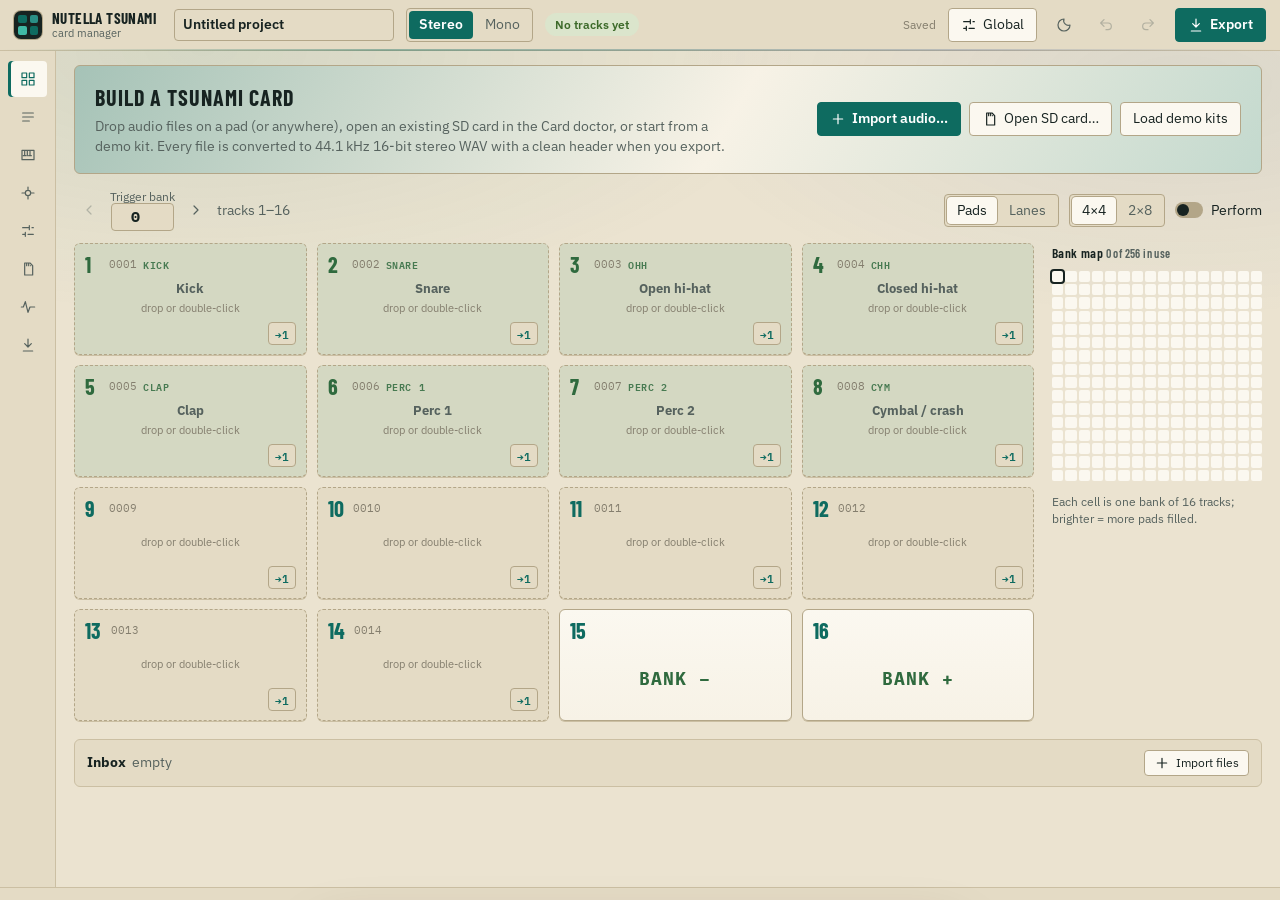
==== commit 52366c2d: "Restyle to match Performer Library Manager Sand-paper light / teal-black dark palette with one verdi" ====
--- a/app/index.html
+++ b/app/index.html
@@ -5,13 +5,16 @@
   <meta name="viewport" content="width=device-width, initial-scale=1">
   <title>Nutella Tsunami Manager</title>
   <meta name="description" content="Prepare, validate and write SD cards for the Robertsonics Tsunami and Tesseract Nutella Tsunami.">
-  <link rel="icon" href="data:image/svg+xml,%3Csvg xmlns='http://www.w3.org/2000/svg' viewBox='0 0 32 32'%3E%3Crect width='32' height='32' rx='7' fill='%230e2546'/%3E%3Crect x='6' y='6' width='9' height='9' rx='2' fill='%235bbbe8'/%3E%3Crect x='17' y='6' width='9' height='9' rx='2' fill='%231e8189'/%3E%3Crect x='6' y='17' width='9' height='9' rx='2' fill='%2345b394'/%3E%3Crect x='17' y='17' width='9' height='9' rx='2' fill='%230d5c4c'/%3E%3C/svg%3E">
+  <link rel="icon" href="data:image/svg+xml,%3Csvg xmlns='http://www.w3.org/2000/svg' viewBox='0 0 32 32'%3E%3Crect width='32' height='32' rx='7' fill='%23111a1e'/%3E%3Crect x='6' y='6' width='9' height='9' rx='2' fill='%234fd6c3'/%3E%3Crect x='17' y='6' width='9' height='9' rx='2' fill='%232a8f86'/%3E%3Crect x='6' y='17' width='9' height='9' rx='2' fill='%23a3d17f'/%3E%3Crect x='17' y='17' width='9' height='9' rx='2' fill='%230e6b60'/%3E%3C/svg%3E">
   <script>
     try {
       const t = localStorage.getItem('ntm-theme') || (matchMedia('(prefers-color-scheme: light)').matches ? 'parchment' : 'night');
       document.documentElement.dataset.theme = t;
     } catch { document.documentElement.dataset.theme = 'night'; }
   </script>
+  <link rel="preconnect" href="https://fonts.googleapis.com">
+  <link rel="preconnect" href="https://fonts.gstatic.com" crossorigin>
+  <link rel="stylesheet" href="https://fonts.googleapis.com/css2?family=Barlow+Condensed:wght@500;600;700&family=IBM+Plex+Mono:wght@400;500;600;700&family=IBM+Plex+Sans:wght@400;500;600;700&display=swap">
   <link rel="stylesheet" href="css/app.css">
 </head>
 <body>
--- a/app/css/app.css
+++ b/app/css/app.css
@@ -1,79 +1,81 @@
-/* Nutella Tsunami Manager — warm "hazelnut" dark theme */
-
-/* Palette from the mood board: Deep Emerald 3435C, Verdigris 367U, Turquoise 3125C,
-   Cosmic Teal 327U, Night Blue 289U, Moss Green 361U, Desert Sand. */
+/* Nutella Tsunami Manager — styled to match the Performer Library Manager:
+   sand paper and ink in light, deep teal-black in dark, one verdigris accent,
+   Barlow Condensed headings over IBM Plex Sans / Plex Mono. */
+
+:root {
+  --emerald: #0e6b60; --verdigris: #3fb8a4; --turquoise: #6fb7d6; --teal: #2a8f86;
+  --night: #172321; --moss: #3d6a2a; --sand: #c9a46a; --scarab: #8a6a44;
+  --radius: 6px;
+  --radius-s: 4px;
+  --mono: "IBM Plex Mono", ui-monospace, "SF Mono", Menlo, Consolas, monospace;
+  --sans: "IBM Plex Sans", system-ui, -apple-system, "Segoe UI", Roboto, sans-serif;
+  --display: "Barlow Condensed", "Arial Narrow", system-ui, sans-serif;
+}
 :root, :root[data-theme="night"] {
-  --emerald: #0d5c4c; --verdigris: #45b394; --turquoise: #5bbbe8; --teal: #1e8189;
-  --night: #0e2546; --moss: #5a8a45; --sand: #e2b878; --scarab: #8a6a44;
-  --bg: #071428;
-  --bg-2: #0b1c36;
-  --panel: #0f2443;
-  --panel-2: #142d51;
-  --line: #1f3b62;
-  --line-2: #2b4f7b;
-  --text: #e4f0ec;
-  --muted: #98b1bd;
-  --faint: #627d92;
-  --accent: var(--turquoise);
-  --accent-ink: #04172b;
-  --accent-2: #52d1a8;
-  --ok: #6fd39c;
-  --warn: var(--sand);
-  --bad: #ff7d6e;
-  --wave: var(--turquoise);
-  --wave-dim: #1d4567;
-  --wave-bg: #06111f;
-  --ok-bg: #0f3a33; --warn-bg: #3a3220; --bad-bg: #3d1f26; --bad-ink: #ffb9ae;
-  --pos-bg: #103a3f; --loop-bg: #0d4438; --out-bg: #18375e; --type-bg: #2a2d55; --type-ink: #b9b5f5;
-  --row-line: #16304f; --row-hover: #0f2747; --row-sel: #173d5f; --row-multi: #12304f;
-  --code-bg: #05101e; --code-ink: #cfe6e0;
-  --key-white: #12294a; --key-black: #081629; --key-has: #134a56; --key-black-has: #0f3b46; --key-has-line: #2a8790;
-  --drop-bg: #0f3a44; --hit-bg: #1d5a6a;
-  --batch-bg: #0e3240; --batch-line: #1f6070;
-  --banner-bg: #2c2a1a; --logo-bg: #0a1d33;
-  --scrim: rgba(2, 8, 18, .62); --shadow: rgba(0, 0, 0, .5);
-  --sky: radial-gradient(1200px 420px at 12% -10%, rgba(13, 92, 76, .38), transparent 60%),
-         radial-gradient(900px 380px at 88% -15%, rgba(30, 129, 137, .30), transparent 60%),
-         radial-gradient(700px 300px at 55% 0%, rgba(91, 187, 232, .10), transparent 70%);
-  --aurora: linear-gradient(90deg, #0d5c4c, #45b394 25%, #5bbbe8 55%, #1e8189 75%, #0e2546);
-  --radius: 10px;
-  --radius-s: 6px;
-  --mono: ui-monospace, "SF Mono", "JetBrains Mono", Menlo, Consolas, monospace;
-  --sans: system-ui, -apple-system, "Segoe UI", Inter, Roboto, sans-serif;
-  --display: "Avenir Next Condensed", "Futura", "Arial Narrow", system-ui, sans-serif;
+  --bg: #0a1013;
+  --bg-2: #0d1518;
+  --panel: #111a1e;
+  --panel-2: #192529;
+  --line: #24363a;
+  --line-2: #34494d;
+  --text: #e2ece8;
+  --muted: #8ea29f;
+  --faint: #5f7572;
+  --accent: #4fd6c3;
+  --accent-ink: #0a1013;
+  --accent-2: #8fd3a6;
+  --ok: #a3d17f;
+  --warn: #e2b878;
+  --bad: #e8936a;
+  --wave: #d6eae4;
+  --wave-dim: #2b4447;
+  --wave-bg: #0d1518;
+  --ok-bg: #18301f; --warn-bg: #2f2a1c; --bad-bg: #33201a; --bad-ink: #f4b89a;
+  --pos-bg: #123b39; --loop-bg: #16332a; --out-bg: #172a33; --type-bg: #232836; --type-ink: #b6bfdc;
+  --row-line: #1a282c; --row-hover: #141f23; --row-sel: #123b39; --row-multi: #11302e;
+  --code-bg: #080d10; --code-ink: #d6eae4;
+  --key-white: #192529; --key-black: #0d1518; --key-has: #123b39; --key-black-has: #0f302e; --key-has-line: #2f8f82;
+  --drop-bg: #123b39; --hit-bg: #1a5450;
+  --batch-bg: #10302e; --batch-line: #22605a;
+  --banner-bg: #2f2a1c; --logo-bg: #111a1e;
+  --scrim: rgba(2, 6, 8, .62); --shadow: rgba(0, 0, 0, .5);
+  --sky: radial-gradient(ellipse 70% 45% at 12% 0%, rgba(22, 150, 120, .16), transparent 70%),
+         radial-gradient(ellipse 60% 40% at 92% 4%, rgba(40, 90, 200, .14), transparent 70%);
+  --aurora: linear-gradient(90deg, transparent, rgba(79, 214, 195, .55) 30%, rgba(40, 90, 200, .35) 75%, transparent);
   color-scheme: dark;
 }
-/* Parchment & ink, like the mood board's sheet. */
+/* The moodboard's paper: sand, with ink-dark text. */
 :root[data-theme="parchment"] {
-  --bg: #ece0c8;
-  --bg-2: #e4d6b9;
-  --panel: #f4ecdb;
-  --panel-2: #faf5e9;
-  --line: #c9b48f;
-  --line-2: #a99069;
-  --text: #15223a;
-  --muted: #545f6c;
-  --faint: #857f71;
-  --accent: var(--teal);
+  --bg: #ebe3d0;
+  --bg-2: #e4dbc5;
+  --panel: #f7f2e6;
+  --panel-2: #fbf8f0;
+  --line: #cbbfa3;
+  --line-2: #b3a688;
+  --text: #172321;
+  --muted: #56625e;
+  --faint: #847e6e;
+  --accent: #0e6b60;
   --accent-ink: #ffffff;
-  --accent-2: var(--emerald);
-  --ok: #2c7a4c;
-  --warn: #9b6a14;
-  --bad: #b23c2c;
-  --wave: var(--teal);
-  --wave-dim: #b9c6bb;
-  --wave-bg: #efe5d0;
-  --ok-bg: #d6e6d3; --warn-bg: #efdcb2; --bad-bg: #f2d2c8; --bad-ink: #8c2414;
-  --pos-bg: #d3e4df; --loop-bg: #cfe5d9; --out-bg: #d6e1ec; --type-bg: #e1dcef; --type-ink: #4b3f8a;
-  --row-line: #dccdb0; --row-hover: #efe5d1; --row-sel: #dfe9e2; --row-multi: #e6ece3;
-  --code-bg: #fbf7ee; --code-ink: #1b2a3f;
-  --key-white: #faf5e9; --key-black: #d9cbac; --key-has: #cfe3dc; --key-black-has: #bcd6cc; --key-has-line: var(--teal);
-  --drop-bg: #d3e8e6; --hit-bg: #bfe0e2;
-  --batch-bg: #dcebe6; --batch-line: #8fbcb3;
-  --banner-bg: #efdcb2; --logo-bg: #15223a;
-  --scrim: rgba(40, 30, 15, .35); --shadow: rgba(60, 40, 10, .25);
-  --sky: radial-gradient(1000px 380px at 10% -10%, rgba(69, 179, 148, .14), transparent 60%),
-         radial-gradient(900px 360px at 90% -10%, rgba(91, 187, 232, .14), transparent 60%);
+  --accent-2: #2f6a3e;
+  --ok: #3d6a2a;
+  --warn: #8f6416;
+  --bad: #a3441f;
+  --wave: #1c3436;
+  --wave-dim: #b5ae96;
+  --wave-bg: #e0d6bf;
+  --ok-bg: #dbe5cc; --warn-bg: #efdcb2; --bad-bg: #f0d3c3; --bad-ink: #8a3317;
+  --pos-bg: #cfe3d8; --loop-bg: #d5e6d0; --out-bg: #d9e2e3; --type-bg: #e2dfea; --type-ink: #4b4a7a;
+  --row-line: #ddd2b9; --row-hover: #f0e9da; --row-sel: #dbe9e0; --row-multi: #e4ece2;
+  --code-bg: #fbf8f0; --code-ink: #172321;
+  --key-white: #fbf8f0; --key-black: #d8ccb0; --key-has: #cfe3d8; --key-black-has: #b9d4c6; --key-has-line: var(--accent);
+  --drop-bg: #cfe3d8; --hit-bg: #b4d6c9;
+  --batch-bg: #dceae2; --batch-line: #8fbcae;
+  --banner-bg: #efdcb2; --logo-bg: #172321;
+  --scrim: rgba(40, 30, 15, .35); --shadow: rgba(60, 40, 10, .22);
+  --sky: radial-gradient(ellipse 70% 45% at 12% 0%, rgba(14, 107, 96, .10), transparent 70%),
+         radial-gradient(ellipse 60% 40% at 92% 4%, rgba(30, 70, 140, .08), transparent 70%);
+  --aurora: linear-gradient(90deg, transparent, rgba(14, 107, 96, .55) 30%, rgba(30, 70, 140, .30) 75%, transparent);
   color-scheme: light;
 }
 
@@ -269,7 +271,7 @@
 @keyframes nope { 0%, 100% { transform: none; } 30% { transform: translateX(-3px); } 60% { transform: translateX(3px); } }
 .pad.sev-error { border-color: var(--bad); }
 .pad-top { display: flex; align-items: center; gap: 6px; }
-.pad-trig { font: 700 15px var(--mono); color: var(--accent); min-width: 18px; }
+.pad-trig { font: 700 22px/1 var(--display); letter-spacing: .02em; color: var(--accent); min-width: 18px; }
 .pad-trig small { font-size: 10px; color: var(--faint); margin-left: 3px; }
 .pad-tnum { font: 11px var(--mono); color: var(--faint); }
 .pad-badges { margin-left: auto; display: flex; gap: 3px; flex-wrap: wrap; justify-content: flex-end; }
@@ -565,3 +567,19 @@
 /* kit placement dialog */
 .kit-table select { width: 100%; }
 .kit-table td { padding: 5px 8px; }
+
+/* kit placement grid (bank × pad) */
+.kp-wrap { overflow: auto; max-height: 52vh; border: 1px solid var(--line); border-radius: var(--radius-s); }
+table.kp { border-collapse: separate; border-spacing: 2px; font-size: 11.5px; width: 100%; }
+table.kp thead th { position: sticky; top: 0; background: var(--panel); font: 600 10px var(--mono); color: var(--accent-2); padding: 4px 2px; white-space: nowrap; }
+table.kp thead th span { color: var(--faint); }
+.kp-bank { text-align: left; white-space: nowrap; padding: 2px 6px; display: flex; flex-direction: column; line-height: 1.2; }
+.kp-bank .muted { max-width: 110px; overflow: hidden; text-overflow: ellipsis; }
+.kp-cell { background: var(--bg-2); border: 1px solid var(--line); border-radius: 4px; padding: 4px 5px; min-width: 70px; max-width: 110px; white-space: nowrap; overflow: hidden; text-overflow: ellipsis; cursor: pointer; }
+.kp-cell.has { background: color-mix(in srgb, var(--emerald) 28%, var(--panel)); border-color: color-mix(in srgb, var(--verdigris) 40%, var(--line)); }
+.kp-cell.repl::before { content: "↻ "; color: var(--warn); }
+.kp-cell.off { opacity: .4; cursor: default; text-align: center; font: 10px var(--mono); }
+.kp-cell:hover:not(.off) { border-color: var(--accent); }
+.kp-cell select { width: 100%; font-size: 11px; padding: 1px 2px; }
+.kitplan { display: flex; flex-direction: column; gap: 10px; }
+.modal.wide { width: min(980px, 100%); }
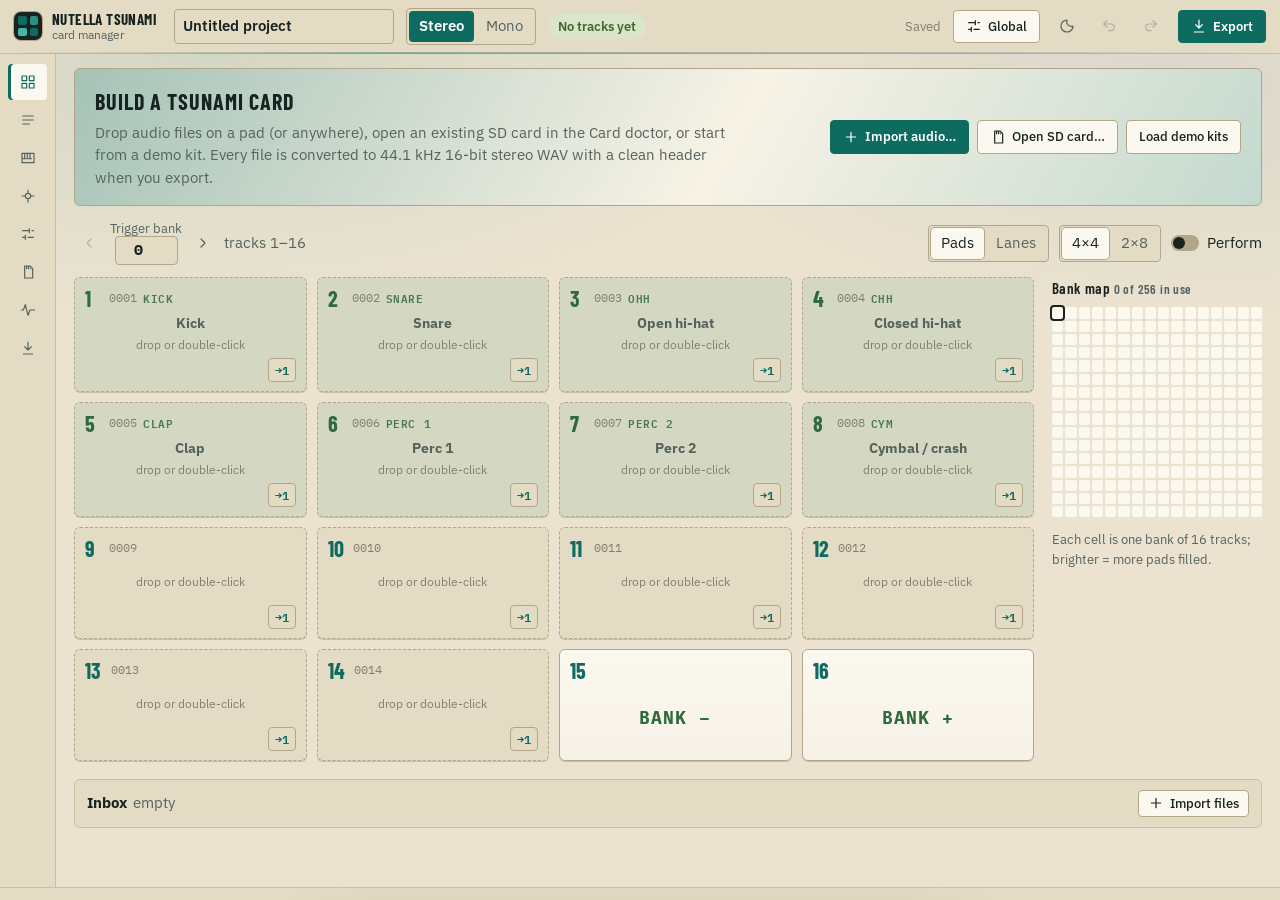
==== commit dc6266d2: "Match the Performer Library Manager's type scale 15px body text, 13px buttons, small text up a pixel" ====
--- a/app/index.html
+++ b/app/index.html
@@ -15,7 +15,7 @@
   <link rel="preconnect" href="https://fonts.googleapis.com">
   <link rel="preconnect" href="https://fonts.gstatic.com" crossorigin>
   <link rel="stylesheet" href="https://fonts.googleapis.com/css2?family=Barlow+Condensed:wght@500;600;700&family=IBM+Plex+Mono:wght@400;500;600;700&family=IBM+Plex+Sans:wght@400;500;600;700&display=swap">
-  <link rel="stylesheet" href="css/app.css">
+  <link rel="stylesheet" href="css/app.css?v=20261031b">
 </head>
 <body>
   <div id="banner" class="banner" hidden></div>
--- a/app/css/app.css
+++ b/app/css/app.css
@@ -84,7 +84,7 @@
 body {
   background: var(--bg);
   color: var(--text);
-  font: 13.5px/1.45 var(--sans);
+  font: 15px/1.5 var(--sans);
   display: grid;
   grid-template-rows: auto auto 1fr auto;
   overflow: hidden;
@@ -92,20 +92,20 @@
 button, input, select, textarea { font: inherit; color: inherit; }
 code, pre, .mono { font-family: var(--mono); }
 .muted { color: var(--muted); }
-.small { font-size: 12px; }
+.small { font-size: 13px; }
 .warn { color: var(--warn); }
 .bad { color: var(--bad); }
 .error { color: var(--bad); }
 .info { color: var(--muted); }
 .spacer { flex: 1; }
 .r { text-align: right; }
-kbd { font: 11px var(--mono); background: var(--panel-2); border: 1px solid var(--line-2); border-bottom-width: 2px; border-radius: 4px; padding: 0 5px; margin: 0 2px; }
+kbd { font: 12px var(--mono); background: var(--panel-2); border: 1px solid var(--line-2); border-bottom-width: 2px; border-radius: 4px; padding: 0 5px; margin: 0 2px; }
 ul.plain { list-style: none; padding: 0; margin: 6px 0; }
 ul.plain li { padding: 2px 0; }
-ul.scroll { max-height: 200px; overflow: auto; font: 12px var(--mono); background: var(--bg-2); border-radius: var(--radius-s); padding: 6px 10px; }
+ul.scroll { max-height: 200px; overflow: auto; font: 13px var(--mono); background: var(--bg-2); border-radius: var(--radius-s); padding: 6px 10px; }
 .icon { width: 16px; height: 16px; fill: none; stroke: currentColor; stroke-width: 1.8; stroke-linecap: round; stroke-linejoin: round; flex: none; }
 
-.banner { grid-row: 1; background: var(--banner-bg); color: var(--warn); padding: 6px 16px; font-size: 12.5px; border-bottom: 1px solid var(--line); }
+.banner { grid-row: 1; background: var(--banner-bg); color: var(--warn); padding: 6px 16px; font-size: 13.5px; border-bottom: 1px solid var(--line); }
 
 /* ---------- header ---------- */
 .header {
@@ -122,16 +122,16 @@
 .logo span:nth-child(3) { background: var(--verdigris); }
 .logo span:nth-child(1), .logo span:nth-child(4) { background: var(--accent); }
 .brand-name { font-weight: 700; letter-spacing: .2px; line-height: 1.1; }
-.brand-sub { font-size: 11px; color: var(--muted); line-height: 1.1; }
+.brand-sub { font-size: 12px; color: var(--muted); line-height: 1.1; }
 .proj-name { background: transparent; border: 1px solid transparent; border-radius: var(--radius-s); padding: 5px 8px; font-weight: 600; min-width: 80px; width: 220px; }
 .proj-name:hover { border-color: var(--line); }
 .proj-name:focus { border-color: var(--accent); outline: none; background: var(--panel); }
-.chip-info { font-size: 12px; color: var(--muted); white-space: nowrap; }
-.chip-issues { border: 0; border-radius: 99px; padding: 3px 10px; font-size: 12px; font-weight: 600; cursor: pointer; white-space: nowrap; }
+.chip-info { font-size: 13px; color: var(--muted); white-space: nowrap; }
+.chip-issues { border: 0; border-radius: 99px; padding: 3px 10px; font-size: 13px; font-weight: 600; cursor: pointer; white-space: nowrap; }
 .chip-issues.ok { background: var(--ok-bg); color: var(--ok); }
 .chip-issues.warn { background: var(--warn-bg); color: var(--warn); }
 .chip-issues.bad { background: var(--bad-bg); color: var(--bad); }
-.save-state { font-size: 12px; color: var(--faint); }
+.save-state { font-size: 13px; color: var(--faint); }
 .save-state.error { color: var(--bad); }
 
 /* ---------- layout ---------- */
@@ -142,20 +142,21 @@
 .nav-item {
   display: flex; align-items: center; gap: 10px; width: 100%;
   border: 0; background: transparent; color: var(--muted); text-align: left;
-  padding: 8px 10px; border-radius: var(--radius-s); cursor: pointer;
+  padding: 7px 10px; border-radius: var(--radius-s); cursor: pointer;
+  font: 600 17px/1.2 var(--display); text-transform: uppercase; letter-spacing: .07em;
 }
 .nav-item:hover { background: var(--panel); color: var(--text); }
 .nav-item.on { background: var(--panel-2); color: var(--text); box-shadow: inset 3px 0 0 var(--accent); }
 .nav-item.on .icon { color: var(--accent); }
 .nav-label { flex: 1; }
-.nav-count { font-size: 11px; background: var(--line); color: var(--text); padding: 0 6px; border-radius: 99px; }
+.nav-count { font-size: 12px; background: var(--line); color: var(--text); padding: 0 6px; border-radius: 99px; }
 .nav-count.bad { background: var(--bad); color: var(--accent-ink); }
 .main { overflow: auto; min-width: 0; }
 .inspector { overflow: auto; border-left: 1px solid var(--line); background: var(--bg-2); min-width: 0; }
 body:not(.has-selection) .inspector { display: none; }
 
 .status { grid-row: 4; display: flex; align-items: center; gap: 12px; padding: 0 14px; background: var(--bg-2); border-top: 1px solid var(--line); min-height: 6px; }
-.job { display: flex; align-items: center; gap: 10px; padding: 6px 0; width: 100%; font-size: 12px; }
+.job { display: flex; align-items: center; gap: 10px; padding: 6px 0; width: 100%; font-size: 13px; }
 .job .bar { flex: 0 0 240px; height: 6px; background: var(--line); border-radius: 99px; overflow: hidden; }
 .job .bar > div { height: 100%; background: var(--accent); transition: width .15s; }
 .job-sub { color: var(--muted); overflow: hidden; text-overflow: ellipsis; white-space: nowrap; flex: 1; }
@@ -165,6 +166,7 @@
   display: inline-flex; align-items: center; gap: 6px;
   background: var(--panel-2); border: 1px solid var(--line-2); color: var(--text);
   padding: 6px 12px; border-radius: var(--radius-s); cursor: pointer; white-space: nowrap;
+  font-size: 13px; font-weight: 500;
 }
 .btn:hover:not(:disabled) { border-color: var(--muted); }
 .btn:disabled { opacity: .45; cursor: default; }
@@ -172,13 +174,13 @@
 .btn.primary:hover:not(:disabled) { filter: brightness(1.08); }
 .btn.danger { color: var(--bad); }
 .btn.danger:hover:not(:disabled) { border-color: var(--bad); }
-.btn.tiny { padding: 3px 9px; font-size: 12px; }
+.btn.tiny { padding: 3px 9px; font-size: 12.5px; }
 .btn.big { padding: 10px 18px; font-size: 14px; }
-select.tiny { padding: 3px 6px; font-size: 12px; }
+select.tiny { padding: 3px 6px; font-size: 13px; }
 .icon-btn { display: inline-grid; place-items: center; width: 30px; height: 30px; border-radius: var(--radius-s); border: 1px solid transparent; background: transparent; color: var(--muted); cursor: pointer; }
 .icon-btn:hover:not(:disabled) { background: var(--panel-2); color: var(--text); }
 .icon-btn:disabled { opacity: .35; cursor: default; }
-.linkish { background: none; border: 0; color: var(--accent); cursor: pointer; padding: 0 4px; font-size: 12px; }
+.linkish { background: none; border: 0; color: var(--accent); cursor: pointer; padding: 0 4px; font-size: 13px; }
 .linkish:hover { text-decoration: underline; }
 
 input[type=text], input:not([type]), input[type=number], input[type=search], select, textarea {
@@ -190,8 +192,8 @@
 :focus-visible { outline: 2px solid var(--accent); outline-offset: 1px; }
 
 .field { display: flex; flex-direction: column; gap: 4px; min-width: 0; }
-.field-label { font-size: 11.5px; color: var(--muted); text-transform: uppercase; letter-spacing: .4px; }
-.field-hint { font-size: 11.5px; color: var(--faint); }
+.field-label { font-size: 12.5px; color: var(--muted); text-transform: uppercase; letter-spacing: .4px; }
+.field-hint { font-size: 12.5px; color: var(--faint); }
 .row { display: flex; gap: 10px; align-items: flex-end; flex-wrap: wrap; }
 .row.tight { gap: 6px; align-items: center; }
 .row.wrap { flex-wrap: wrap; }
@@ -216,9 +218,9 @@
 
 .slider { display: flex; align-items: center; gap: 10px; }
 .slider input { flex: 1; accent-color: var(--accent); min-width: 80px; }
-.slider output { font: 12px var(--mono); min-width: 64px; text-align: right; color: var(--muted); }
-
-.badge { display: inline-block; font: 600 10px/1.6 var(--mono); padding: 0 5px; border-radius: 4px; background: var(--line); color: var(--text); letter-spacing: .3px; white-space: nowrap; }
+.slider output { font: 13px var(--mono); min-width: 64px; text-align: right; color: var(--muted); }
+
+.badge { display: inline-block; font: 600 11px/1.6 var(--mono); padding: 0 5px; border-radius: 4px; background: var(--line); color: var(--text); letter-spacing: .3px; white-space: nowrap; }
 .badge.pos { background: var(--pos-bg); color: var(--accent-2); }
 .badge.loop { background: var(--loop-bg); color: var(--accent-2); }
 .badge.out { background: var(--out-bg); color: var(--accent); }
@@ -272,18 +274,18 @@
 .pad.sev-error { border-color: var(--bad); }
 .pad-top { display: flex; align-items: center; gap: 6px; }
 .pad-trig { font: 700 22px/1 var(--display); letter-spacing: .02em; color: var(--accent); min-width: 18px; }
-.pad-trig small { font-size: 10px; color: var(--faint); margin-left: 3px; }
-.pad-tnum { font: 11px var(--mono); color: var(--faint); }
+.pad-trig small { font-size: 11px; color: var(--faint); margin-left: 3px; }
+.pad-tnum { font: 12px var(--mono); color: var(--faint); }
 .pad-badges { margin-left: auto; display: flex; gap: 3px; flex-wrap: wrap; justify-content: flex-end; }
-.pad-name { font-weight: 600; font-size: 13px; line-height: 1.25; overflow: hidden; display: -webkit-box; -webkit-line-clamp: 2; -webkit-box-orient: vertical; word-break: break-word; }
+.pad-name { font-weight: 600; font-size: 14px; line-height: 1.25; overflow: hidden; display: -webkit-box; -webkit-line-clamp: 2; -webkit-box-orient: vertical; word-break: break-word; }
 .pad .thumb { width: 100% !important; margin-top: auto; opacity: .9; }
-.pad-foot { display: flex; align-items: center; justify-content: space-between; font: 11px var(--mono); color: var(--muted); }
-.pad-empty { margin: auto; color: var(--faint); font-size: 12px; }
+.pad-foot { display: flex; align-items: center; justify-content: space-between; font: 12px var(--mono); color: var(--muted); }
+.pad-empty { margin: auto; color: var(--faint); font-size: 13px; }
 .pad-func { margin: auto 0; text-align: center; }
 .pad-func-name { font: 700 18px var(--mono); color: var(--accent-2); letter-spacing: 1px; }
-.pad-func-range { font: 12px var(--mono); color: var(--muted); }
+.pad-func-range { font: 13px var(--mono); color: var(--muted); }
 .pad-func-range span { color: var(--faint); }
-.perf-info { display: flex; gap: 16px; font: 12px var(--mono); margin: -4px 0 10px; color: var(--accent-2); flex-wrap: wrap; }
+.perf-info { display: flex; gap: 16px; font: 13px var(--mono); margin: -4px 0 10px; color: var(--accent-2); flex-wrap: wrap; }
 
 .bank-side { position: sticky; top: 0; }
 .bankmap { display: grid; grid-template-columns: repeat(16, 1fr); gap: 2px; margin-bottom: 8px; }
@@ -296,12 +298,12 @@
 .inbox-head { display: flex; align-items: center; gap: 6px; }
 .inbox-head .btn { margin-left: auto; }
 .chips { display: flex; flex-wrap: wrap; gap: 6px; margin-top: 8px; max-height: 120px; overflow: auto; }
-.chip { border: 1px solid var(--line-2); background: var(--panel); padding: 3px 9px; border-radius: 99px; font-size: 12px; cursor: grab; }
+.chip { border: 1px solid var(--line-2); background: var(--panel); padding: 3px 9px; border-radius: 99px; font-size: 13px; cursor: grab; }
 .chip.on { border-color: var(--accent); }
 
 .lanes-wrap { overflow: auto; }
-table.lanes { border-collapse: separate; border-spacing: 2px; font-size: 12px; }
-table.lanes th { font: 600 11px var(--mono); color: var(--muted); padding: 2px 4px; position: sticky; top: 0; background: var(--bg); }
+table.lanes { border-collapse: separate; border-spacing: 2px; font-size: 13px; }
+table.lanes th { font: 600 12px var(--mono); color: var(--muted); padding: 2px 4px; position: sticky; top: 0; background: var(--bg); }
 table.lanes th.on button { color: var(--text); text-decoration: underline; }
 table.lanes tbody th { left: 0; z-index: 1; color: var(--accent); }
 table.lanes td { background: var(--bg-2); border-radius: 4px; padding: 4px 6px; min-width: 92px; max-width: 120px; white-space: nowrap; overflow: hidden; text-overflow: ellipsis; cursor: pointer; }
@@ -309,15 +311,15 @@
 table.lanes td.on { box-shadow: 0 0 0 1px var(--accent) inset; }
 table.lanes td.dim { opacity: .45; }
 table.lanes td.drop { box-shadow: 0 0 0 2px var(--accent-2) inset; }
-table.lanes td .muted { font: 10px var(--mono); color: var(--faint); }
+table.lanes td .muted { font: 11px var(--mono); color: var(--faint); }
 
 /* tracks table */
 .search { width: 280px; }
 .batch { display: flex; align-items: center; gap: 6px; flex-wrap: wrap; padding: 8px 10px; background: var(--batch-bg); border: 1px solid var(--batch-line); border-radius: var(--radius-s); margin-bottom: 10px; }
 .batch strong { margin-right: 6px; color: var(--accent); }
 .table-wrap { overflow: auto; border: 1px solid var(--line); border-radius: var(--radius); }
-table.grid { border-collapse: collapse; width: 100%; font-size: 12.5px; }
-table.grid th { position: sticky; top: 0; background: var(--panel); text-align: left; font-weight: 600; color: var(--muted); font-size: 11.5px; padding: 7px 8px; border-bottom: 1px solid var(--line); z-index: 1; white-space: nowrap; }
+table.grid { border-collapse: collapse; width: 100%; font-size: 13.5px; }
+table.grid th { position: sticky; top: 0; background: var(--panel); text-align: left; font-weight: 600; color: var(--muted); font-size: 12.5px; padding: 7px 8px; border-bottom: 1px solid var(--line); z-index: 1; white-space: nowrap; }
 table.grid td { padding: 4px 8px; border-bottom: 1px solid var(--row-line); vertical-align: middle; }
 table.grid tbody tr:hover { background: var(--row-hover); }
 table.grid tr.sel { background: var(--row-sel) !important; }
@@ -335,12 +337,12 @@
 
 /* midi */
 .midi-banks { display: flex; flex-wrap: wrap; gap: 2px; max-width: 520px; }
-.mb { width: 24px; height: 22px; border: 0; border-radius: 3px; background: var(--panel); color: var(--faint); font: 10px var(--mono); cursor: pointer; }
+.mb { width: 24px; height: 22px; border: 0; border-radius: 3px; background: var(--panel); color: var(--faint); font: 11px var(--mono); cursor: pointer; }
 .mb.used { background: var(--key-has); color: var(--text); }
 .mb.on { outline: 2px solid var(--accent); }
 .mgrid { display: flex; flex-direction: column; gap: 3px; margin-top: 10px; }
 .mrow { display: grid; grid-template-columns: 44px repeat(12, minmax(0, 1fr)); gap: 3px; }
-.moct { font: 11px var(--mono); color: var(--faint); align-self: center; }
+.moct { font: 12px var(--mono); color: var(--faint); align-self: center; }
 .mcell { background: var(--key-white); border: 1px solid var(--line); border-radius: 5px; padding: 3px 5px; min-height: 46px; cursor: pointer; overflow: hidden; position: relative; }
 .mcell.black { background: var(--key-black); }
 .mcell.has { border-color: var(--key-has-line); background: var(--key-has); }
@@ -348,10 +350,10 @@
 .mcell.on { border-color: var(--accent); box-shadow: 0 0 0 1px var(--accent) inset; }
 .mcell.void { opacity: .2; pointer-events: none; }
 .mcell.drop { box-shadow: 0 0 0 2px var(--accent-2) inset; }
-.mnote { font: 600 10.5px var(--mono); color: var(--muted); display: flex; justify-content: space-between; }
+.mnote { font: 600 11.5px var(--mono); color: var(--muted); display: flex; justify-content: space-between; }
 .mnote span { color: var(--faint); font-weight: 400; }
-.mname { font-size: 11.5px; white-space: nowrap; overflow: hidden; text-overflow: ellipsis; }
-.mnum { font: 10px var(--mono); color: var(--faint); }
+.mname { font-size: 12.5px; white-space: nowrap; overflow: hidden; text-overflow: ellipsis; }
+.mnum { font: 11px var(--mono); color: var(--faint); }
 .mflags { position: absolute; right: 3px; bottom: 2px; }
 
 /* triggers */
@@ -363,14 +365,14 @@
 .tcard-head { display: flex; align-items: center; gap: 8px; }
 .tcard-head select { flex: 1; font-weight: 600; }
 .tnum { font: 700 18px var(--mono); color: var(--accent); width: 28px; text-align: center; }
-.tcard-help { margin: 0; font-size: 12px; color: var(--muted); min-height: 2.6em; }
+.tcard-help { margin: 0; font-size: 13px; color: var(--muted); min-height: 2.6em; }
 .tcard-body { display: flex; flex-direction: column; gap: 10px; }
 .tcard-foot { display: flex; align-items: center; gap: 6px; border-top: 1px solid var(--line); padding-top: 8px; margin-top: auto; }
-.tcard-foot code { font-size: 11px; white-space: nowrap; overflow: hidden; text-overflow: ellipsis; }
-details.adv summary { cursor: pointer; color: var(--muted); font-size: 12px; }
+.tcard-foot code { font-size: 12px; white-space: nowrap; overflow: hidden; text-overflow: ellipsis; }
+details.adv summary { cursor: pointer; color: var(--muted); font-size: 13px; }
 details.adv[open] summary { margin-bottom: 6px; }
 .ini-side { position: sticky; top: 0; display: flex; flex-direction: column; gap: 8px; }
-pre.ini { background: var(--code-bg); border: 1px solid var(--line); border-radius: var(--radius-s); padding: 10px; margin: 0; font-size: 11.5px; line-height: 1.5; max-height: 60vh; overflow: auto; white-space: pre; color: var(--code-ink); }
+pre.ini { background: var(--code-bg); border: 1px solid var(--line); border-radius: var(--radius-s); padding: 10px; margin: 0; font-size: 12.5px; line-height: 1.5; max-height: 60vh; overflow: auto; white-space: pre; color: var(--code-ink); }
 .copy-grid { display: grid; grid-template-columns: repeat(4, 1fr); gap: 8px; }
 
 /* panels (settings/export/live) */
@@ -382,13 +384,13 @@
 .panel ol { margin: 4px 0; padding-left: 20px; }
 .outs { display: grid; grid-template-columns: 1fr 1fr; gap: 8px 16px; }
 .examples { display: flex; flex-direction: column; gap: 4px; }
-.examples code, code.filename { background: var(--code-bg); padding: 4px 8px; border-radius: 4px; font-size: 12px; word-break: break-all; }
+.examples code, code.filename { background: var(--code-bg); padding: 4px 8px; border-radius: 4px; font-size: 13px; word-break: break-all; }
 
 .export-grid { display: grid; grid-template-columns: 1.2fr 1fr; gap: 14px; align-items: start; }
 .card-summary { display: grid; grid-template-columns: repeat(auto-fill, minmax(120px, 1fr)); gap: 8px; }
 .sum-tile { background: var(--bg-2); border: 1px solid var(--line); border-radius: var(--radius-s); padding: 8px 10px; }
 .sum-v { font: 700 20px var(--mono); }
-.sum-l { font-size: 11.5px; color: var(--muted); }
+.sum-l { font-size: 12.5px; color: var(--muted); }
 .sum-tile.ok .sum-v { color: var(--ok); }
 .sum-tile.warn .sum-v { color: var(--warn); }
 .sum-tile.bad .sum-v { color: var(--bad); }
@@ -396,11 +398,11 @@
 .verdict.ok { background: var(--ok-bg); color: var(--ok); }
 .verdict.bad { background: var(--bad-bg); color: var(--bad-ink); }
 ul.issues { list-style: none; margin: 0; padding: 0; max-height: 50vh; overflow: auto; }
-ul.issues li { display: flex; gap: 8px; align-items: flex-start; padding: 5px 0; border-bottom: 1px solid var(--row-line); font-size: 12.5px; color: var(--text); }
+ul.issues li { display: flex; gap: 8px; align-items: flex-start; padding: 5px 0; border-bottom: 1px solid var(--row-line); font-size: 13.5px; color: var(--text); }
 ul.issues li .sev-dot { margin-top: 2px; }
 ul.issues li button { margin-left: auto; }
 .export-actions { display: flex; gap: 10px; flex-wrap: wrap; align-items: center; }
-.log { background: var(--code-bg); border: 1px solid var(--line); border-radius: var(--radius-s); padding: 8px 10px; font: 11.5px/1.55 var(--mono); max-height: 260px; overflow: auto; color: var(--code-ink); }
+.log { background: var(--code-bg); border: 1px solid var(--line); border-radius: var(--radius-s); padding: 8px 10px; font: 12.5px/1.55 var(--mono); max-height: 260px; overflow: auto; color: var(--code-ink); }
 
 .card-view .card-summary { margin-bottom: 12px; }
 .card-notes { margin: 10px 0; }
@@ -422,17 +424,17 @@
 .wave-loading { height: 150px; display: grid; place-items: center; background: var(--wave-bg); border-radius: var(--radius-s); color: var(--muted); }
 .wave-edit { position: relative; }
 .wave-edit canvas { width: 100%; height: 150px; display: block; border-radius: var(--radius-s); background: var(--wave-bg); touch-action: none; }
-.wave-tip { position: absolute; top: -22px; transform: translateX(-50%); font: 11px var(--mono); background: var(--text); color: var(--bg); padding: 1px 6px; border-radius: 4px; opacity: 0; pointer-events: none; white-space: nowrap; }
+.wave-tip { position: absolute; top: -22px; transform: translateX(-50%); font: 12px var(--mono); background: var(--text); color: var(--bg); padding: 1px 6px; border-radius: 4px; opacity: 0; pointer-events: none; white-space: nowrap; }
 .wave-tip.on { opacity: 1; }
 .transport { display: flex; gap: 10px; align-items: center; flex-wrap: wrap; }
 .stats { display: grid; gap: 4px; background: var(--panel); border: 1px solid var(--line); border-radius: var(--radius-s); padding: 8px 10px; }
-.stat { display: grid; grid-template-columns: 76px 1fr; font-size: 12px; column-gap: 8px; }
+.stat { display: grid; grid-template-columns: 76px 1fr; font-size: 13px; column-gap: 8px; }
 .stat-l { color: var(--muted); }
-.stat-v { font-family: var(--mono); font-size: 11.5px; }
-.stat-s { grid-column: 2; color: var(--faint); font-size: 11px; overflow: hidden; text-overflow: ellipsis; white-space: nowrap; }
+.stat-v { font-family: var(--mono); font-size: 12.5px; }
+.stat-s { grid-column: 2; color: var(--faint); font-size: 12px; overflow: hidden; text-overflow: ellipsis; white-space: nowrap; }
 .stat.bad .stat-s, .stat.bad .stat-v { color: var(--bad); }
 details.sect { border-top: 1px solid var(--line); padding-top: 8px; }
-details.sect summary { cursor: pointer; font-weight: 600; font-size: 12.5px; list-style: none; display: flex; align-items: center; gap: 6px; }
+details.sect summary { cursor: pointer; font-weight: 600; font-size: 13.5px; list-style: none; display: flex; align-items: center; gap: 6px; }
 details.sect summary::before { content: "▸"; color: var(--muted); transition: transform .1s; }
 details.sect[open] summary::before { transform: rotate(90deg); }
 .sect-body { display: flex; flex-direction: column; gap: 10px; padding-top: 10px; }
@@ -457,9 +459,9 @@
 .dropbar { position: fixed; left: 50%; bottom: 24px; transform: translate(-50%, 140%); display: flex; gap: 10px; align-items: stretch; background: var(--panel); border: 1px solid var(--accent); border-radius: 14px; padding: 10px; box-shadow: 0 20px 60px var(--shadow); z-index: 150; transition: transform .15s; pointer-events: none; }
 body.dragging .dropbar { transform: translate(-50%, 0); pointer-events: auto; }
 .dz { display: flex; flex-direction: column; padding: 12px 18px; border: 1px dashed var(--line-2); border-radius: 10px; min-width: 150px; }
-.dz span { font-size: 11.5px; color: var(--muted); }
+.dz span { font-size: 12.5px; color: var(--muted); }
 .dz.on { border-color: var(--accent); background: var(--drop-bg); }
-.dz-hint { align-self: center; font-size: 11.5px; color: var(--muted); max-width: 120px; }
+.dz-hint { align-self: center; font-size: 12.5px; color: var(--muted); max-width: 120px; }
 
 /* ---------- responsive ---------- */
 @media (max-width: 1280px) {
@@ -498,16 +500,16 @@
 .ttile.custom { background: var(--panel); }
 .ttile.on { border-color: var(--accent); box-shadow: 0 0 0 1px var(--accent) inset; }
 .tt-num { grid-row: 1 / 4; font: 700 18px var(--mono); color: var(--accent); align-self: center; }
-.tt-func { font: 700 12px var(--mono); letter-spacing: .5px; }
+.tt-func { font: 700 13px var(--mono); letter-spacing: .5px; }
 .ttile.ctl .tt-func { color: var(--accent-2); }
-.tt-detail { font: 11px var(--mono); color: var(--muted); }
-.tt-flags { font: 10px var(--mono); color: var(--type-ink); min-height: 1em; }
+.tt-detail { font: 12px var(--mono); color: var(--muted); }
+.tt-flags { font: 11px var(--mono); color: var(--type-ink); min-height: 1em; }
 .tedit { display: flex; flex-direction: column; gap: 8px; }
 .tedit-nav { display: flex; align-items: center; gap: 6px; }
 .tedit .tcard { padding: 16px 18px; }
-table.grid td.r.mono { white-space: nowrap; }
+table.grid td.mono { white-space: nowrap; }
 @media (max-width: 1000px) { .ttiles { grid-template-columns: repeat(4, minmax(0, 1fr)); } }
-.pad-trig small:not(:empty) { font: 600 9.5px var(--mono); color: var(--muted); border: 1px solid var(--line-2); border-radius: 3px; padding: 0 3px; margin-left: 5px; vertical-align: 2px; }
+.pad-trig small:not(:empty) { font: 600 10.5px var(--mono); color: var(--muted); border: 1px solid var(--line-2); border-radius: 3px; padding: 0 3px; margin-left: 5px; vertical-align: 2px; }
 
 /* ---------- mood-board touches ---------- */
 .header::after { content: ""; position: absolute; left: 0; right: 0; bottom: -1px; height: 2px; background: var(--aurora); opacity: .9; }
@@ -530,24 +532,24 @@
 .pad.kit .pad-trig { color: var(--accent-2); }
 :root[data-theme="parchment"] .pad.kit { background: linear-gradient(180deg, color-mix(in srgb, var(--verdigris) 16%, var(--panel-2)), color-mix(in srgb, var(--verdigris) 10%, var(--panel))); }
 :root[data-theme="parchment"] .pad.kit.empty { background: color-mix(in srgb, var(--verdigris) 10%, var(--bg-2)); }
-.pad-slot { font: 600 9.5px var(--mono); letter-spacing: .6px; color: var(--accent-2); opacity: .85; }
+.pad-slot { font: 600 10.5px var(--mono); letter-spacing: .6px; color: var(--accent-2); opacity: .85; }
 .pad-empty { display: flex; flex-direction: column; align-items: center; gap: 2px; text-align: center; }
-.pad-empty strong { color: var(--muted); font-size: 13px; }
-.pad-empty span { font-size: 11px; }
+.pad-empty strong { color: var(--muted); font-size: 14px; }
+.pad-empty span { font-size: 12px; }
 .pad-foot { gap: 6px; }
 .pad-foot > span:first-child { flex: 1; }
 .pad-pan { color: var(--accent-2); }
-.pad-out { font: 600 10.5px var(--mono); padding: 1px 6px; border-radius: 4px; border: 1px solid var(--line-2); background: var(--bg-2); color: var(--accent); cursor: pointer; }
+.pad-out { font: 600 11.5px var(--mono); padding: 1px 6px; border-radius: 4px; border: 1px solid var(--line-2); background: var(--bg-2); color: var(--accent); cursor: pointer; }
 .pad-out:hover { border-color: var(--accent); }
 
 /* output matrix */
 .omatrix-wrap { display: flex; flex-direction: column; gap: 6px; }
 table.omatrix { border-collapse: separate; border-spacing: 3px; }
-table.omatrix th { font: 600 11px var(--mono); color: var(--muted); text-align: center; padding: 0 2px; }
+table.omatrix th { font: 600 12px var(--mono); color: var(--muted); text-align: center; padding: 0 2px; }
 table.omatrix th .linkish.on { color: var(--accent-2); text-decoration: underline; }
 table.omatrix tbody th { text-align: left; white-space: nowrap; }
 .om-n { display: inline-block; width: 20px; color: var(--accent); }
-.om-f { font-size: 10px; color: var(--faint); }
+.om-f { font-size: 11px; color: var(--faint); }
 table.omatrix tr.off .om-n { color: var(--faint); }
 .om-cell { width: 100%; min-width: 34px; height: 20px; border-radius: 4px; border: 1px solid var(--line-2); background: var(--bg-2); cursor: pointer; }
 .om-cell:hover { border-color: var(--accent); }
@@ -570,16 +572,16 @@
 
 /* kit placement grid (bank × pad) */
 .kp-wrap { overflow: auto; max-height: 52vh; border: 1px solid var(--line); border-radius: var(--radius-s); }
-table.kp { border-collapse: separate; border-spacing: 2px; font-size: 11.5px; width: 100%; }
-table.kp thead th { position: sticky; top: 0; background: var(--panel); font: 600 10px var(--mono); color: var(--accent-2); padding: 4px 2px; white-space: nowrap; }
+table.kp { border-collapse: separate; border-spacing: 2px; font-size: 12.5px; width: 100%; }
+table.kp thead th { position: sticky; top: 0; background: var(--panel); font: 600 11px var(--mono); color: var(--accent-2); padding: 4px 2px; white-space: nowrap; }
 table.kp thead th span { color: var(--faint); }
 .kp-bank { text-align: left; white-space: nowrap; padding: 2px 6px; display: flex; flex-direction: column; line-height: 1.2; }
 .kp-bank .muted { max-width: 110px; overflow: hidden; text-overflow: ellipsis; }
 .kp-cell { background: var(--bg-2); border: 1px solid var(--line); border-radius: 4px; padding: 4px 5px; min-width: 70px; max-width: 110px; white-space: nowrap; overflow: hidden; text-overflow: ellipsis; cursor: pointer; }
 .kp-cell.has { background: color-mix(in srgb, var(--emerald) 28%, var(--panel)); border-color: color-mix(in srgb, var(--verdigris) 40%, var(--line)); }
 .kp-cell.repl::before { content: "↻ "; color: var(--warn); }
-.kp-cell.off { opacity: .4; cursor: default; text-align: center; font: 10px var(--mono); }
+.kp-cell.off { opacity: .4; cursor: default; text-align: center; font: 11px var(--mono); }
 .kp-cell:hover:not(.off) { border-color: var(--accent); }
-.kp-cell select { width: 100%; font-size: 11px; padding: 1px 2px; }
+.kp-cell select { width: 100%; font-size: 12px; padding: 1px 2px; }
 .kitplan { display: flex; flex-direction: column; gap: 10px; }
 .modal.wide { width: min(980px, 100%); }
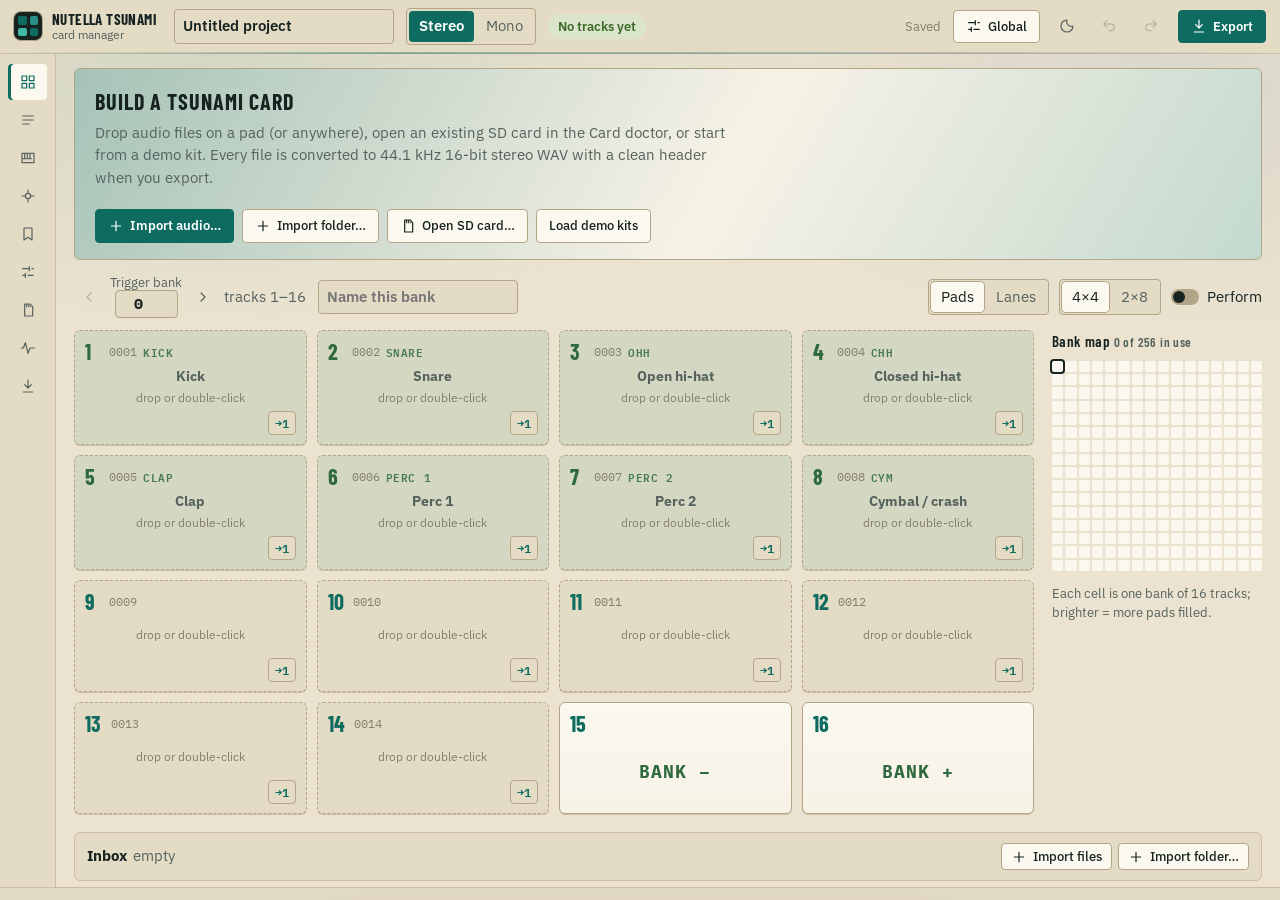
==== commit b1de7f8a: "Trigger presets page, trigger and bank names, folder import Presets: a new page for your own trigger" ====
--- a/app/index.html
+++ b/app/index.html
@@ -15,7 +15,7 @@
   <link rel="preconnect" href="https://fonts.googleapis.com">
   <link rel="preconnect" href="https://fonts.gstatic.com" crossorigin>
   <link rel="stylesheet" href="https://fonts.googleapis.com/css2?family=Barlow+Condensed:wght@500;600;700&family=IBM+Plex+Mono:wght@400;500;600;700&family=IBM+Plex+Sans:wght@400;500;600;700&display=swap">
-  <link rel="stylesheet" href="css/app.css?v=20261031b">
+  <link rel="stylesheet" href="css/app.css?v=20261031d">
 </head>
 <body>
   <div id="banner" class="banner" hidden></div>
--- a/app/css/app.css
+++ b/app/css/app.css
@@ -502,7 +502,7 @@
 .tt-num { grid-row: 1 / 4; font: 700 18px var(--mono); color: var(--accent); align-self: center; }
 .tt-func { font: 700 13px var(--mono); letter-spacing: .5px; }
 .ttile.ctl .tt-func { color: var(--accent-2); }
-.tt-detail { font: 12px var(--mono); color: var(--muted); }
+.tt-detail { font: 12px var(--mono); color: var(--muted); overflow: hidden; text-overflow: ellipsis; white-space: nowrap; }
 .tt-flags { font: 11px var(--mono); color: var(--type-ink); min-height: 1em; }
 .tedit { display: flex; flex-direction: column; gap: 8px; }
 .tedit-nav { display: flex; align-items: center; gap: 6px; }
@@ -585,3 +585,46 @@
 .kp-cell select { width: 100%; font-size: 12px; padding: 1px 2px; }
 .kitplan { display: flex; flex-direction: column; gap: 10px; }
 .modal.wide { width: min(980px, 100%); }
+
+/* ---------- presets ---------- */
+.tname { flex: 0 1 200px; min-width: 90px; font-weight: 600; }
+.tt-detail.named { color: var(--text); font-family: var(--sans); font-weight: 600; overflow: hidden; text-overflow: ellipsis; white-space: nowrap; }
+.om-f { display: inline-block; max-width: 9em; overflow: hidden; text-overflow: ellipsis; white-space: nowrap; vertical-align: bottom; }
+.pad-slot { max-width: 12em; overflow: hidden; text-overflow: ellipsis; white-space: nowrap; }
+.presets-main { display: grid; grid-template-columns: 230px minmax(0, 1fr); gap: 18px; align-items: start; }
+.plist { display: flex; flex-direction: column; gap: 4px; position: sticky; top: 0; }
+.plist-item { display: grid; gap: 2px; text-align: left; padding: 8px 10px; border-radius: var(--radius-s); border: 1px solid var(--line); background: var(--bg-2); cursor: pointer; }
+.plist-item:hover { border-color: var(--line-2); }
+.plist-item.on { border-color: var(--accent); box-shadow: 0 0 0 1px var(--accent) inset; background: var(--panel); }
+.plist-name { font-weight: 600; overflow: hidden; text-overflow: ellipsis; white-space: nowrap; }
+.plist-sub { font: 12px var(--mono); color: var(--muted); }
+.pedit { display: flex; flex-direction: column; gap: 10px; min-width: 0; }
+.pedit-head { display: flex; align-items: center; gap: 10px; flex-wrap: wrap; }
+.pedit-name { font: 600 22px/1.2 var(--display); text-transform: uppercase; letter-spacing: .06em; flex: 0 1 320px; min-width: 160px; }
+.psect { margin: 10px 0 0; font: 600 16px var(--display); text-transform: uppercase; letter-spacing: .07em; }
+.pnames { display: grid; grid-template-columns: repeat(4, minmax(0, 1fr)); gap: 6px; max-width: 900px; }
+.pname { display: flex; align-items: center; gap: 6px; padding: 4px 6px; border: 1px solid var(--line); border-radius: var(--radius-s); background: var(--bg-2); min-width: 0; }
+.pname.on { border-color: var(--accent); }
+.pname-num { font: 700 18px/1 var(--display); color: var(--accent); min-width: 1.2em; text-align: center; }
+.pname input { flex: 1; min-width: 0; border: 0; background: transparent; padding: 3px 2px; font-weight: 600; }
+.pname input:focus { outline: none; }
+.pname:focus-within { border-color: var(--accent); box-shadow: 0 0 0 1px var(--accent) inset; }
+@media (max-width: 1000px) {
+  .presets-main { grid-template-columns: 1fr; }
+  .plist { position: static; flex-direction: row; flex-wrap: wrap; }
+  .pnames { grid-template-columns: repeat(4, minmax(0, 1fr)); }
+}
+@media (max-width: 520px) { .pnames { grid-template-columns: repeat(2, minmax(0, 1fr)); } }
+
+/* ---------- folder import & bank names ---------- */
+.inbox-head .btn + .btn { margin-left: 0; }
+.bank-name { width: 200px; margin-left: 6px; font-weight: 600; }
+.folderplan { display: flex; flex-direction: column; gap: 12px; }
+.folderplan .row { display: flex; gap: 14px; align-items: flex-end; flex-wrap: wrap; }
+.fp-note { flex: 1; min-width: 220px; margin: 0; }
+.fp-skip ul { margin: 4px 0 0; }
+.fp-wrap { max-height: 46vh; overflow: auto; border: 1px solid var(--line); border-radius: var(--radius-s); }
+.fp-table td { white-space: nowrap; }
+.fp-path { max-width: 320px; overflow: hidden; text-overflow: ellipsis; }
+.fp-table .cell-input { width: 100%; min-width: 140px; border: 1px solid var(--line); background: var(--bg); }
+@media (max-width: 640px) { .bank-name { width: 140px; } }
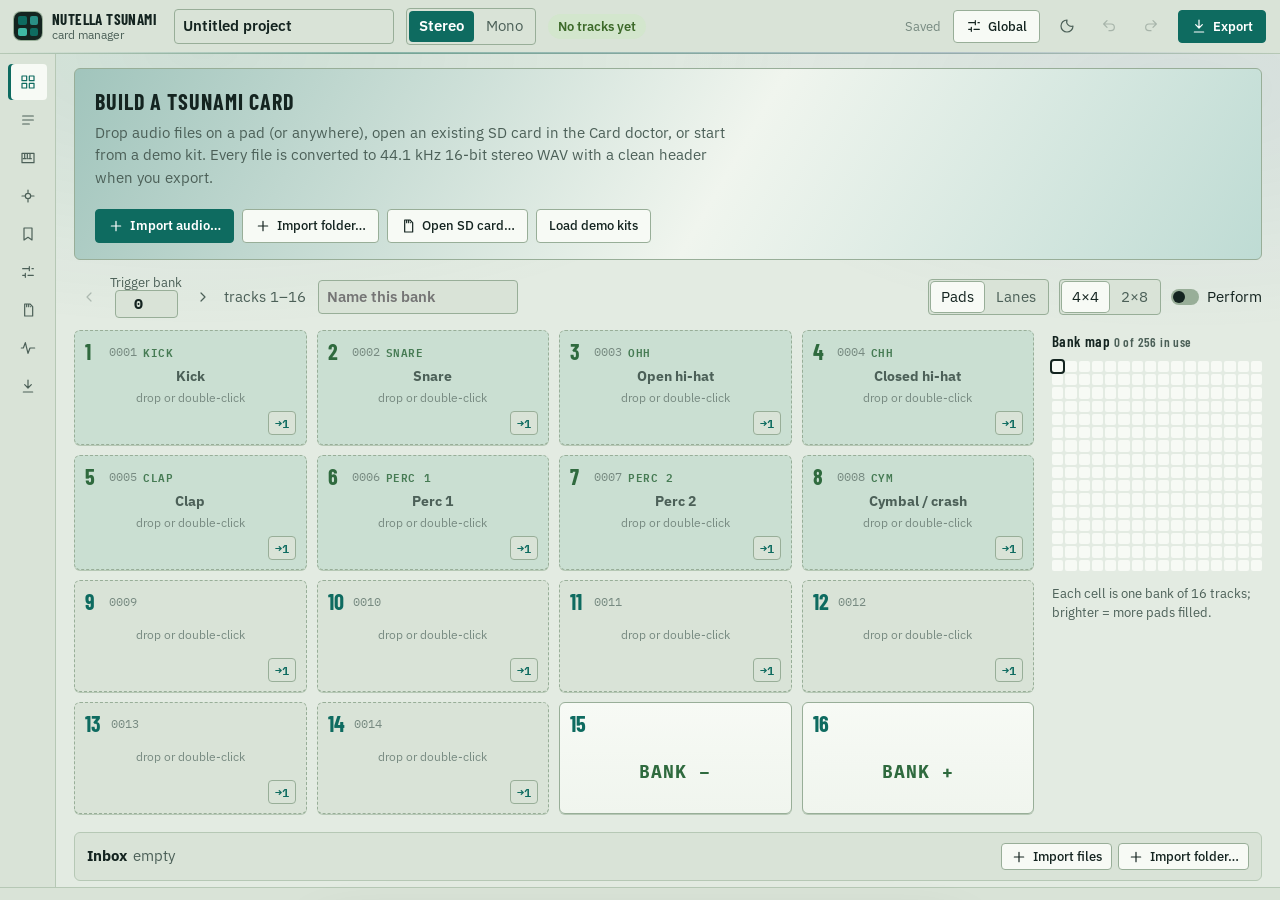
==== commit 3e5d6e0f: "Quick reference manual, pale sage light theme, page shortcuts on every keyboard manual.html: a one-p" ====
--- a/app/index.html
+++ b/app/index.html
@@ -15,7 +15,7 @@
   <link rel="preconnect" href="https://fonts.googleapis.com">
   <link rel="preconnect" href="https://fonts.gstatic.com" crossorigin>
   <link rel="stylesheet" href="https://fonts.googleapis.com/css2?family=Barlow+Condensed:wght@500;600;700&family=IBM+Plex+Mono:wght@400;500;600;700&family=IBM+Plex+Sans:wght@400;500;600;700&display=swap">
-  <link rel="stylesheet" href="css/app.css?v=20261031d">
+  <link rel="stylesheet" href="css/app.css?v=20261106a">
 </head>
 <body>
   <div id="banner" class="banner" hidden></div>
--- a/app/css/app.css
+++ b/app/css/app.css
@@ -1,5 +1,5 @@
-/* Nutella Tsunami Manager — styled to match the Performer Library Manager:
-   sand paper and ink in light, deep teal-black in dark, one verdigris accent,
+/* Nutella Tsunami Manager — styled after the Performer Library Manager:
+   pale sage paper and ink in light, deep teal-black in dark, one verdigris accent,
    Barlow Condensed headings over IBM Plex Sans / Plex Mono. */
 
 :root {
@@ -44,17 +44,17 @@
   --aurora: linear-gradient(90deg, transparent, rgba(79, 214, 195, .55) 30%, rgba(40, 90, 200, .35) 75%, transparent);
   color-scheme: dark;
 }
-/* The moodboard's paper: sand, with ink-dark text. */
+/* Light: pale sage paper with ink-dark text. */
 :root[data-theme="parchment"] {
-  --bg: #ebe3d0;
-  --bg-2: #e4dbc5;
-  --panel: #f7f2e6;
-  --panel-2: #fbf8f0;
-  --line: #cbbfa3;
-  --line-2: #b3a688;
-  --text: #172321;
-  --muted: #56625e;
-  --faint: #847e6e;
+  --bg: #e3ebe2;
+  --bg-2: #d9e3d7;
+  --panel: #f0f5ee;
+  --panel-2: #f7faf5;
+  --line: #b6c8b5;
+  --line-2: #98ae98;
+  --text: #142420;
+  --muted: #4c6058;
+  --faint: #778a81;
   --accent: #0e6b60;
   --accent-ink: #ffffff;
   --accent-2: #2f6a3e;
@@ -62,17 +62,17 @@
   --warn: #8f6416;
   --bad: #a3441f;
   --wave: #1c3436;
-  --wave-dim: #b5ae96;
-  --wave-bg: #e0d6bf;
-  --ok-bg: #dbe5cc; --warn-bg: #efdcb2; --bad-bg: #f0d3c3; --bad-ink: #8a3317;
-  --pos-bg: #cfe3d8; --loop-bg: #d5e6d0; --out-bg: #d9e2e3; --type-bg: #e2dfea; --type-ink: #4b4a7a;
-  --row-line: #ddd2b9; --row-hover: #f0e9da; --row-sel: #dbe9e0; --row-multi: #e4ece2;
-  --code-bg: #fbf8f0; --code-ink: #172321;
-  --key-white: #fbf8f0; --key-black: #d8ccb0; --key-has: #cfe3d8; --key-black-has: #b9d4c6; --key-has-line: var(--accent);
-  --drop-bg: #cfe3d8; --hit-bg: #b4d6c9;
-  --batch-bg: #dceae2; --batch-line: #8fbcae;
-  --banner-bg: #efdcb2; --logo-bg: #172321;
-  --scrim: rgba(40, 30, 15, .35); --shadow: rgba(60, 40, 10, .22);
+  --wave-dim: #a9bdaa;
+  --wave-bg: #d4e0d2;
+  --ok-bg: #d3e6cd; --warn-bg: #ece2b9; --bad-bg: #f0d6ca; --bad-ink: #8a3317;
+  --pos-bg: #cbe3d8; --loop-bg: #d0e6d0; --out-bg: #d4e2e3; --type-bg: #dde2ea; --type-ink: #4b4a7a;
+  --row-line: #cfdccc; --row-hover: #e9f0e6; --row-sel: #d3e7dc; --row-multi: #deebde;
+  --code-bg: #f7faf5; --code-ink: #142420;
+  --key-white: #f7faf5; --key-black: #c8d6c5; --key-has: #cbe3d8; --key-black-has: #b2d0c1; --key-has-line: var(--accent);
+  --drop-bg: #cbe3d8; --hit-bg: #aed3c2;
+  --batch-bg: #d6e9df; --batch-line: #8dbba9;
+  --banner-bg: #ece2b9; --logo-bg: #142420;
+  --scrim: rgba(15, 35, 25, .35); --shadow: rgba(20, 50, 35, .2);
   --sky: radial-gradient(ellipse 70% 45% at 12% 0%, rgba(14, 107, 96, .10), transparent 70%),
          radial-gradient(ellipse 60% 40% at 92% 4%, rgba(30, 70, 140, .08), transparent 70%);
   --aurora: linear-gradient(90deg, transparent, rgba(14, 107, 96, .55) 30%, rgba(30, 70, 140, .30) 75%, transparent);
@@ -626,5 +626,5 @@
 .fp-wrap { max-height: 46vh; overflow: auto; border: 1px solid var(--line); border-radius: var(--radius-s); }
 .fp-table td { white-space: nowrap; }
 .fp-path { max-width: 320px; overflow: hidden; text-overflow: ellipsis; }
-.fp-table .cell-input { width: 100%; min-width: 140px; border: 1px solid var(--line); background: var(--bg); }
+.fp-table .cell-input { width: 100%; min-width: 140px; border-color: var(--line) !important; background: var(--bg) !important; }
 @media (max-width: 640px) { .bank-name { width: 140px; } }
